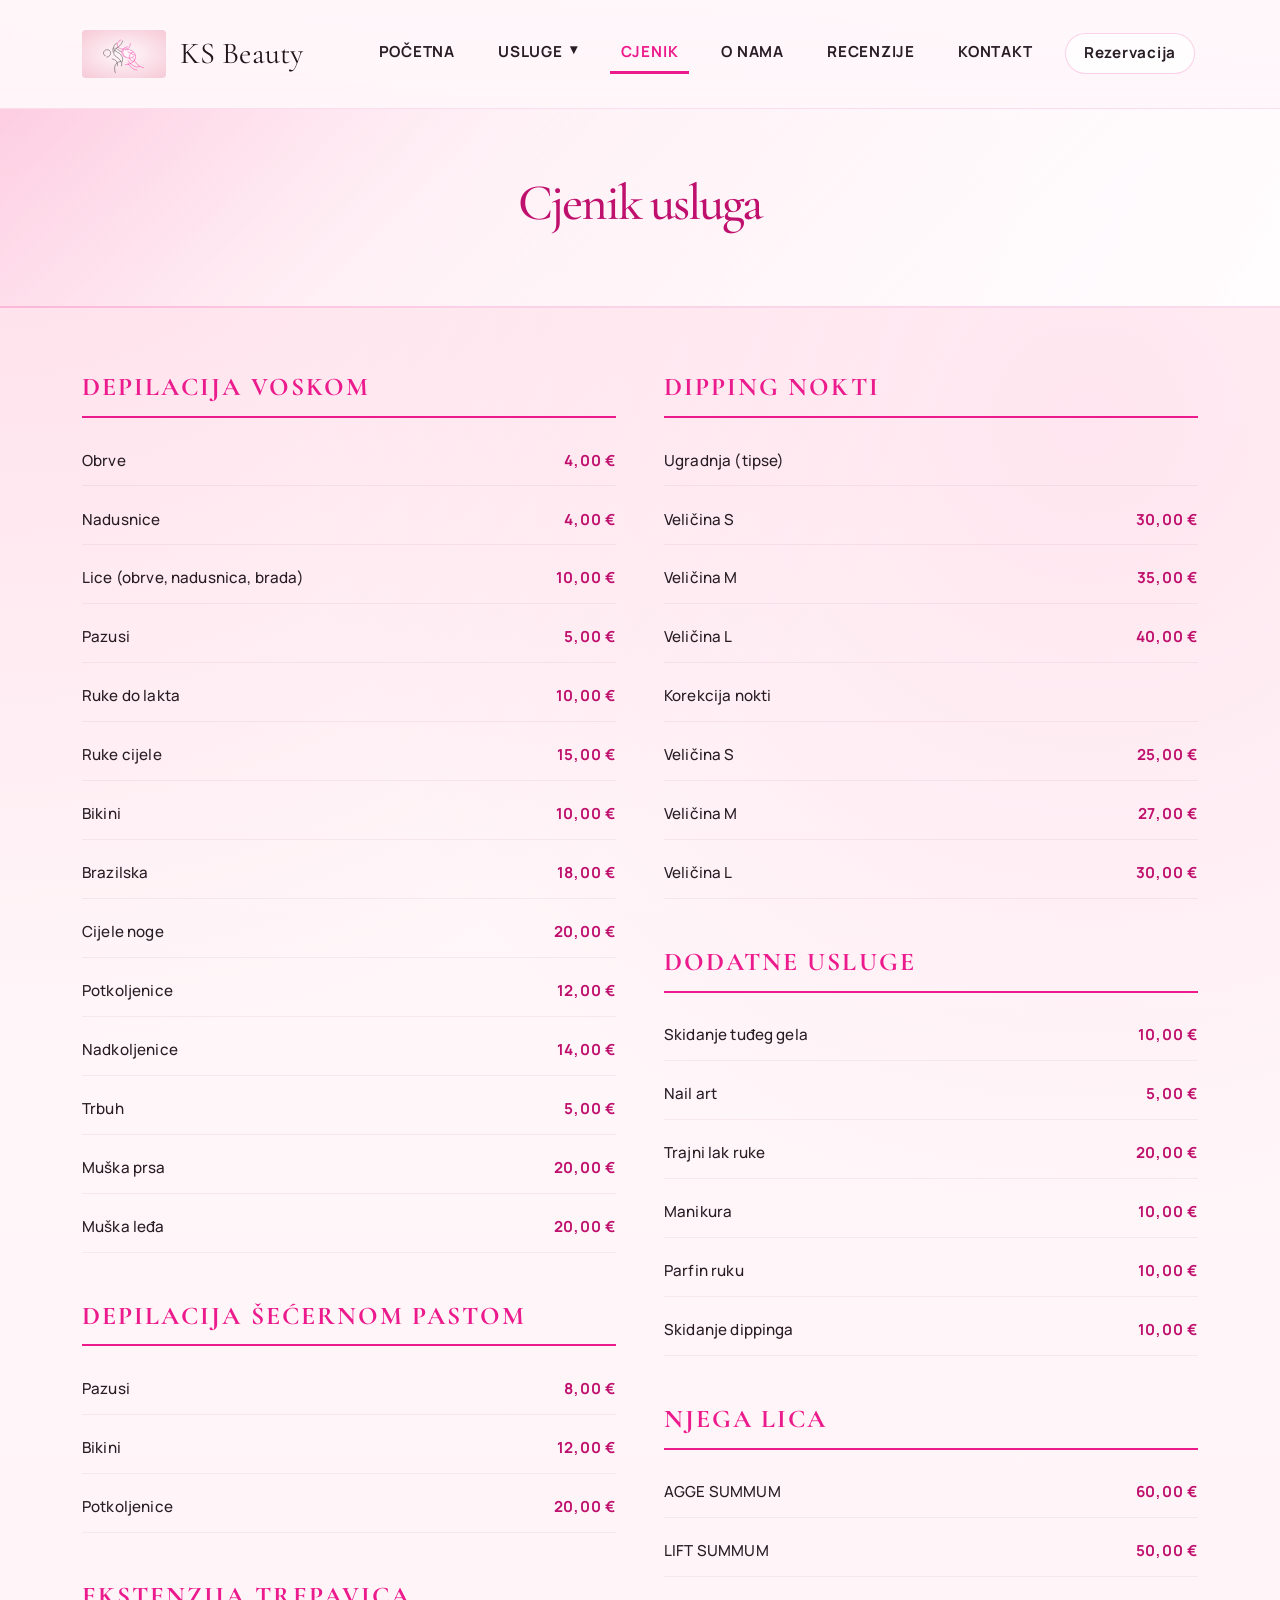
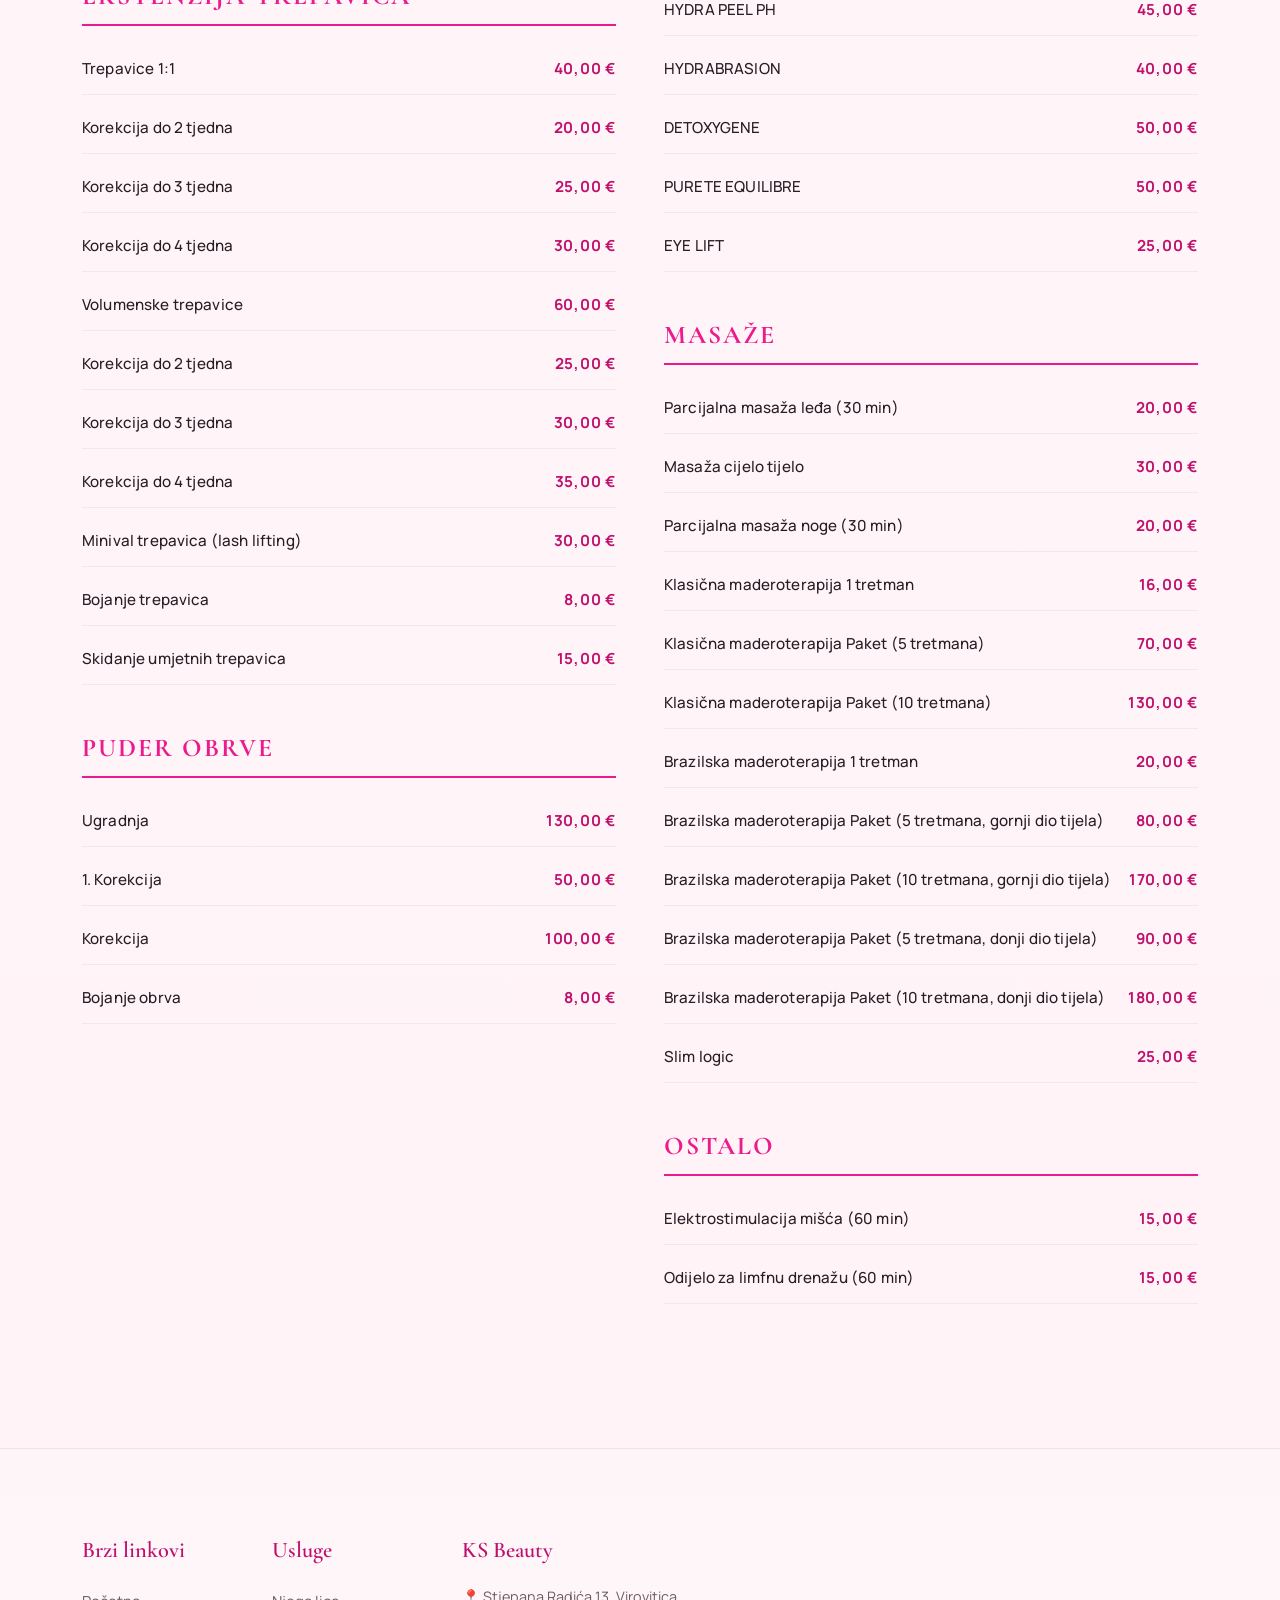
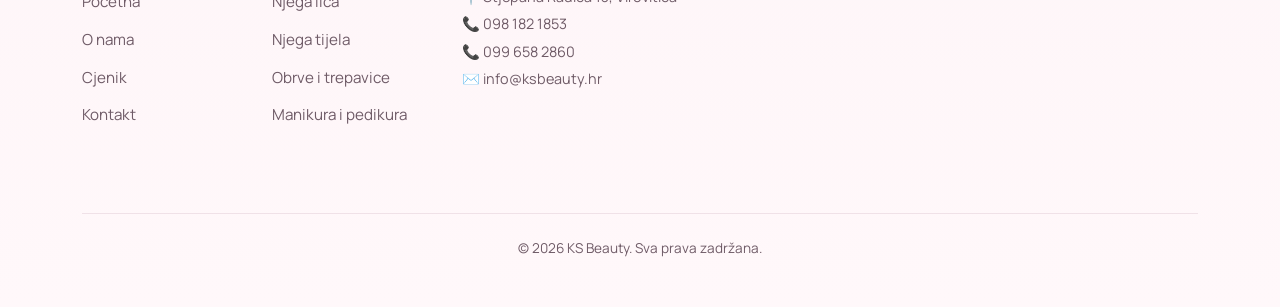
==== cjenik.html @ 100e2e47 "Add files via upload" ====
<!DOCTYPE html>
<html lang="hr">
<head>
  <meta charset="UTF-8" />
  <meta name="viewport" content="width=device-width, initial-scale=1.0" />
  <title>Cjenik | KS Beauty Salon</title>

  <link rel="preconnect" href="https://fonts.googleapis.com">
  <link rel="preconnect" href="https://fonts.gstatic.com" crossorigin>
  <link href="https://fonts.googleapis.com/css2?family=Cormorant+Garamond:wght@500;600;700&family=Manrope:wght@400;500;600;700;800&display=swap" rel="stylesheet">
  <link href="https://cdn.jsdelivr.net/npm/bootstrap@5.3.8/dist/css/bootstrap.min.css" rel="stylesheet">
  <script src="https://cdn.jsdelivr.net/npm/bootstrap@5.3.8/dist/js/bootstrap.bundle.min.js"></script>
  <link rel="stylesheet" href="https://cdn.jsdelivr.net/npm/bootstrap-icons@1.13.1/font/bootstrap-icons.min.css">
  <link rel="icon" type="image/svg+xml" href="./ks-beauty-logo.svg">
  <link rel="stylesheet" href="style.css">
</head>
<body>
  <div class="page-shell">
    <header class="site-header">
      <nav class="navbar navbar-expand-lg navbar-dark site-nav">
        <div class="container py-2">
          <a class="navbar-brand brand-lockup" href="index.html">
            <img src="./ks-beauty-logo.svg" alt="KS Beauty logo" class="brand-logo">
            <span class="brand-text">KS Beauty</span>
          </a>

          <button class="navbar-toggler" type="button" data-bs-toggle="collapse" data-bs-target="#mainNav" aria-controls="mainNav" aria-expanded="false" aria-label="Toggle navigation">
            <span class="navbar-toggler-icon"></span>
          </button>

          <div class="collapse navbar-collapse" id="mainNav">
            <ul class="navbar-nav ms-auto gap-lg-3 align-items-lg-center">
              <li class="nav-item"><a class="nav-link" href="index.html">Početna</a></li>
              <li class="nav-item dropdown">
                <a class="nav-link dropdown-toggle" href="#" role="button" data-bs-toggle="dropdown" aria-expanded="false">Usluge</a>
                <ul class="dropdown-menu">
                  <li><a class="dropdown-item" href="njega-lica.html">Njega lica</a></li>
                  <li><a class="dropdown-item" href="njega-tijela.html">Njega tijela</a></li>
                  <li><a class="dropdown-item" href="obrve-trepavice.html">Obrve i trepavice</a></li>
                  <li><a class="dropdown-item" href="manikura-pedikura.html">Manikura</a></li>
                  <li><a class="dropdown-item" href="depilacija.html">Depilacija</a></li>
                </ul>
              </li>
              <li class="nav-item"><a class="nav-link active" href="cjenik.html">Cjenik</a></li>
              <li class="nav-item"><a class="nav-link" href="o_nama.html">O nama</a></li>
              <li class="nav-item"><a class="nav-link" href="index.html#recenzije">Recenzije</a></li>
              <li class="nav-item"><a class="nav-link" href="index.html#kontakt">Kontakt</a></li>
              <li class="nav-item"><a class="nav-link nav-cta" href="index.html#rezervacije">Rezervacija</a></li>
            </ul>
          </div>
        </div>
      </nav>
    </header>

    <main>
      <section class="price-page-hero">
        <div class="container text-center">
          <h1 class="price-page-title">Cjenik usluga</h1>
        </div>
      </section>

      <section class="price-page-content">
        <div class="container">
          <div class="row g-5">
            <!-- Lijeva kolona -->
            <div class="col-lg-6">
              <!-- Depilacija voskom -->
              <div class="price-category">
                <h2 class="price-category-title">Depilacija voskom</h2>
                <div class="price-list">
                  <div class="price-item">
                    <span class="price-service">Obrve</span>
                    <span class="price-value">4,00 €</span>
                  </div>
                  <div class="price-item">
                    <span class="price-service">Nadusnice</span>
                    <span class="price-value">4,00 €</span>
                  </div>
                  <div class="price-item">
                    <span class="price-service">Lice (obrve, nadusnica, brada)</span>
                    <span class="price-value">10,00 €</span>
                  </div>
                  <div class="price-item">
                    <span class="price-service">Pazusi</span>
                    <span class="price-value">5,00 €</span>
                  </div>
                  <div class="price-item">
                    <span class="price-service">Ruke do lakta</span>
                    <span class="price-value">10,00 €</span>
                  </div>
                  <div class="price-item">
                    <span class="price-service">Ruke cijele</span>
                    <span class="price-value">15,00 €</span>
                  </div>
                  <div class="price-item">
                    <span class="price-service">Bikini</span>
                    <span class="price-value">10,00 €</span>
                  </div>
                  <div class="price-item">
                    <span class="price-service">Brazilska</span>
                    <span class="price-value">18,00 €</span>
                  </div>
                  <div class="price-item">
                    <span class="price-service">Cijele noge</span>
                    <span class="price-value">20,00 €</span>
                  </div>
                  <div class="price-item">
                    <span class="price-service">Potkoljenice</span>
                    <span class="price-value">12,00 €</span>
                  </div>
                  <div class="price-item">
                    <span class="price-service">Nadkoljenice</span>
                    <span class="price-value">14,00 €</span>
                  </div>
                  <div class="price-item">
                    <span class="price-service">Trbuh</span>
                    <span class="price-value">5,00 €</span>
                  </div>
                  <div class="price-item">
                    <span class="price-service">Muška prsa</span>
                    <span class="price-value">20,00 €</span>
                  </div>
                  <div class="price-item">
                    <span class="price-service">Muška leđa</span>
                    <span class="price-value">20,00 €</span>
                  </div>
                </div>
              </div>

              <!-- Depilacija šečernom pastom -->
              <div class="price-category mt-5">
                <h2 class="price-category-title">Depilacija šećernom pastom</h2>
                <div class="price-list">
                  <div class="price-item">
                    <span class="price-service">Pazusi</span>
                    <span class="price-value">8,00 €</span>
                  </div>
                  <div class="price-item">
                    <span class="price-service">Bikini</span>
                    <span class="price-value">12,00 €</span>
                  </div>
                  <div class="price-item">
                    <span class="price-service">Potkoljenice</span>
                    <span class="price-value">20,00 €</span>
                  </div>
                </div>
              </div>

              <!-- Ekstenzija trepavica -->
              <div class="price-category mt-5">
                <h2 class="price-category-title">Ekstenzija trepavica</h2>
                <div class="price-list">
                  <div class="price-item">
                    <span class="price-service">Trepavice 1:1</span>
                    <span class="price-value">40,00 €</span>
                  </div>
                  <div class="price-item">
                    <span class="price-service">Korekcija do 2 tjedna</span>
                    <span class="price-value">20,00 €</span>
                  </div>
                  <div class="price-item">
                    <span class="price-service">Korekcija do 3 tjedna</span>
                    <span class="price-value">25,00 €</span>
                  </div>
                  <div class="price-item">
                    <span class="price-service">Korekcija do 4 tjedna</span>
                    <span class="price-value">30,00 €</span>
                  </div>
                  <div class="price-item">
                    <span class="price-service">Volumenske trepavice</span>
                    <span class="price-value">60,00 €</span>
                  </div>
                  <div class="price-item">
                    <span class="price-service">Korekcija do 2 tjedna</span>
                    <span class="price-value">25,00 €</span>
                  </div>
                  <div class="price-item">
                    <span class="price-service">Korekcija do 3 tjedna</span>
                    <span class="price-value">30,00 €</span>
                  </div>
                  <div class="price-item">
                    <span class="price-service">Korekcija do 4 tjedna</span>
                    <span class="price-value">35,00 €</span>
                  </div>
                  <div class="price-item">
                    <span class="price-service">Minival trepavica (lash lifting)</span>
                    <span class="price-value">30,00 €</span>
                  </div>
                  <div class="price-item">
                    <span class="price-service">Bojanje trepavica</span>
                    <span class="price-value">8,00 €</span>
                  </div>
                  <div class="price-item">
                    <span class="price-service">Skidanje umjetnih trepavica</span>
                    <span class="price-value">15,00 €</span>
                  </div>
                </div>
              </div>

              <!-- Puder obrve -->
              <div class="price-category mt-5">
                <h2 class="price-category-title">Puder obrve</h2>
                <div class="price-list">
                  <div class="price-item">
                    <span class="price-service">Ugradnja</span>
                    <span class="price-value">130,00 €</span>
                  </div>
                  <div class="price-item">
                    <span class="price-service">1. Korekcija</span>
                    <span class="price-value">50,00 €</span>
                  </div>
                  <div class="price-item">
                    <span class="price-service">Korekcija</span>
                    <span class="price-value">100,00 €</span>
                  </div>
                  <div class="price-item">
                    <span class="price-service">Bojanje obrva</span>
                    <span class="price-value">8,00 €</span>
                  </div>
                </div>
              </div>
            </div>

            <!-- Desna kolona -->
            <div class="col-lg-6">
              <!-- Dipping nokti -->
              <div class="price-category">
                <h2 class="price-category-title">Dipping nokti</h2>
                <div class="price-list">
                  <div class="price-item">
                    <span class="price-service">Ugradnja (tipse)</span>
                  </div>
                  <div class="price-item">
                    <span class="price-service">Veličina S</span>
                    <span class="price-value">30,00 €</span>
                  </div>
                  <div class="price-item">
                    <span class="price-service">Veličina M</span>
                    <span class="price-value">35,00 €</span>
                  </div>
                  <div class="price-item">
                    <span class="price-service">Veličina L</span>
                    <span class="price-value">40,00 €</span>
                  </div>
                  <div class="price-item">
                    <span class="price-service">Korekcija nokti</span>
                  </div>
                  <div class="price-item">
                    <span class="price-service">Veličina S</span>
                    <span class="price-value">25,00 €</span>
                  </div>
                  <div class="price-item">
                    <span class="price-service">Veličina M</span>
                    <span class="price-value">27,00 €</span>
                  </div>
                  <div class="price-item">
                    <span class="price-service">Veličina L</span>
                    <span class="price-value">30,00 €</span>
                  </div>
                </div>
              </div>

              <!-- Dodatne usluge -->
              <div class="price-category mt-5">
                <h2 class="price-category-title">Dodatne usluge</h2>
                <div class="price-list">
                  <div class="price-item">
                    <span class="price-service">Skidanje tuđeg gela</span>
                    <span class="price-value">10,00 €</span>
                  </div>
                  <div class="price-item">
                    <span class="price-service">Nail art</span>
                    <span class="price-value">5,00 €</span>
                  </div>
                  <div class="price-item">
                    <span class="price-service">Trajni lak ruke</span>
                    <span class="price-value">20,00 €</span>
                  </div>
                  <div class="price-item">
                    <span class="price-service">Manikura</span>
                    <span class="price-value">10,00 €</span>
                  </div>
                  <div class="price-item">
                    <span class="price-service">Parfin ruku</span>
                    <span class="price-value">10,00 €</span>
                  </div>
                  <div class="price-item">
                    <span class="price-service">Skidanje dippinga</span>
                    <span class="price-value">10,00 €</span>
                  </div>
                </div>
              </div>

              <!-- Njega lica -->
              <div class="price-category mt-5" id="njega-lica">
                <h2 class="price-category-title">Njega lica</h2>
                <div class="price-list">
                  <div class="price-item">
                    <span class="price-service">AGGE SUMMUM</span>
                    <span class="price-value">60,00 €</span>
                  </div>
                  <div class="price-item">
                    <span class="price-service">LIFT SUMMUM</span>
                    <span class="price-value">50,00 €</span>
                  </div>
                  <div class="price-item">
                    <span class="price-service">HYDRA PEEL PH</span>
                    <span class="price-value">45,00 €</span>
                  </div>
                  <div class="price-item">
                    <span class="price-service">HYDRABRASION</span>
                    <span class="price-value">40,00 €</span>
                  </div>
                  <div class="price-item">
                    <span class="price-service">DETOXYGENE</span>
                    <span class="price-value">50,00 €</span>
                  </div>
                  <div class="price-item">
                    <span class="price-service">PURETE EQUILIBRE</span>
                    <span class="price-value">50,00 €</span>
                  </div>
                  <div class="price-item">
                    <span class="price-service">EYE LIFT</span>
                    <span class="price-value">25,00 €</span>
                  </div>
                </div>
              </div>

              <!-- Masaže -->
              <div class="price-category mt-5" id="masaze">
                <h2 class="price-category-title">Masaže</h2>
                <div class="price-list">
                  <div class="price-item">
                    <span class="price-service">Parcijalna masaža leđa (30 min)</span>
                    <span class="price-value">20,00 €</span>
                  </div>
                  <div class="price-item">
                    <span class="price-service">Masaža cijelo tijelo</span>
                    <span class="price-value">30,00 €</span>
                  </div>
                  <div class="price-item">
                    <span class="price-service">Parcijalna masaža noge (30 min)</span>
                    <span class="price-value">20,00 €</span>
                  </div>
                  <div class="price-item">
                    <span class="price-service">Klasična maderoterapija 1 tretman</span>
                    <span class="price-value">16,00 €</span>
                  </div>
                  <div class="price-item">
                    <span class="price-service">Klasična maderoterapija Paket (5 tretmana)</span>
                    <span class="price-value">70,00 €</span>
                  </div>
                  <div class="price-item">
                    <span class="price-service">Klasična maderoterapija Paket (10 tretmana)</span>
                    <span class="price-value">130,00 €</span>
                  </div>
                   <div class="price-item">
                    <span class="price-service">Brazilska maderoterapija 1 tretman</span>
                    <span class="price-value">20,00 €</span>
                  </div>
                  <div class="price-item">
                    <span class="price-service">Brazilska maderoterapija Paket (5 tretmana, gornji dio tijela)</span>
                    <span class="price-value">80,00 €</span>
                  </div>
                  <div class="price-item">
                    <span class="price-service">Brazilska maderoterapija Paket (10 tretmana, gornji dio tijela)</span>
                    <span class="price-value">170,00 €</span>
                  </div>
                  <div class="price-item">
                    <span class="price-service">Brazilska maderoterapija Paket (5 tretmana, donji dio tijela)</span>
                    <span class="price-value">90,00 €</span>
                  </div>
                  <div class="price-item">
                    <span class="price-service">Brazilska maderoterapija Paket (10 tretmana, donji dio tijela)</span>
                    <span class="price-value">180,00 €</span>
                  </div>
                  <div class="price-item">
                    <span class="price-service">Slim logic</span>
                    <span class="price-value">25,00 €</span>
                  </div>
                </div>
              </div>

              <!-- Ostalo -->
              <div class="price-category mt-5">
                <h2 class="price-category-title">Ostalo</h2>
                <div class="price-list">
                  <div class="price-item">
                    <span class="price-service">Elektrostimulacija mišća (60 min)</span>
                    <span class="price-value">15,00 €</span>
                  </div>
                  <div class="price-item">
                    <span class="price-service">Odijelo za limfnu drenažu (60 min)</span>
                    <span class="price-value">15,00 €</span>
                  </div>
                </div>
              </div>
            </div>
          </div>

      </section>
    </main>

      <footer class="site-footer mt-5">
        <div class="container">
          <div class="row g-4 py-5 footer-content">
            <div class="col-md-3 col-lg-2">
              <h5 class="footer-title">Brzi linkovi</h5>
              <ul class="footer-list">
                <li><a href="index.html">Početna</a></li>
                <li><a href="o_nama.html">O nama</a></li>
                <li><a href="cjenik.html">Cjenik</a></li>
                <li><a href="index.html#kontakt">Kontakt</a></li>
              </ul>
            </div>
            <div class="col-md-3 col-lg-2">
              <h5 class="footer-title">Usluge</h5>
              <ul class="footer-list">
                <li><a href="njega-lica.html">Njega lica</a></li>
                <li><a href="njega-tijela.html">Njega tijela</a></li>
                <li><a href="obrve-trepavice.html">Obrve i trepavice</a></li>
                <li><a href="manikura-pedikura.html">Manikura i pedikura</a></li>
              </ul>
            </div>
            <div class="col-md-6 col-lg-6">
              <h5 class="footer-title">KS Beauty</h5>
              <p class="footer-contact">
                📍 Stjepana Radića 13, Virovitica<br>
                📞 098 182 1853<br>
                📞 099 658 2860<br>
                ✉️ info@ksbeauty.hr
              </p>
            </div>
          </div>
          <div class="footer-bottom">
            <p>&copy; 2026 KS Beauty. Sva prava zadržana.</p>
          </div>
        </div>
      </footer>
  </div>
</body>
</html>
---- style.css ----
:root {
  --bg: #fff6f8;
  --bg-soft: #fff0f4;
  --surface: rgba(255, 255, 255, 0.74);
  --surface-strong: #ffffff;
  --text: #281d25;
  --muted: #6f5b67;
  --pink: #ec1b8d;
  --pink-dark: #bf106d;
  --pink-soft: #ffd5e8;
  --rose: #f7bdd2;
  --line: rgba(135, 70, 103, 0.12);
  --shadow: 0 24px 70px rgba(197, 80, 135, 0.14);
}

* {
  box-sizing: border-box;
}

html {
  scroll-behavior: smooth;
}

body {
  margin: 0;
  font-family: "Manrope", sans-serif;
  color: var(--text);
  background:
    radial-gradient(circle at top left, rgba(255, 193, 214, 0.55), transparent 28%),
    radial-gradient(circle at 85% 12%, rgba(255, 226, 237, 0.85), transparent 24%),
    linear-gradient(180deg, #fff9fb 0%, #fff5f8 45%, #fff2f6 100%);
}

h1,
h2,
h3,
.brand-text {
  font-family: "Cormorant Garamond", serif;
}

a {
  color: inherit;
}

.page-shell {
  overflow: visible;
}

.site-header {
  position: sticky;
  top: 0;
  z-index: 1030;
  backdrop-filter: blur(20px);
  background: linear-gradient(180deg, rgba(255, 247, 250, 0.96), rgba(255, 247, 250, 0.92));
  border-bottom: 1px solid rgba(236, 27, 141, 0.12);
  padding: 0.55rem 0;
}

/* Compact header for About page to match other pages' visual scale */
.page-about .site-header {
  padding: 0.25rem 0;
}

/* Further compact navigation only for About page */
.page-about .site-nav .navbar-nav .nav-link {
  font-size: 0.84rem;
  padding: 0.28rem 0.5rem 0.42rem;
  letter-spacing: 0.03em;
}

.page-about .site-nav .navbar-nav .nav-link::after {
  height: 2px;
}

.page-about .brand-logo {
  width: 64px;
  height: 38px;
}

.page-about .brand-text {
  font-size: 1.5rem;
}

.page-about .nav-cta {
  padding: 0.32rem 0.9rem !important;
  font-size: 0.9rem;
}

.page-about .site-nav .container {
  padding-top: 0.08rem;
  padding-bottom: 0.08rem;
}

.site-nav .navbar-nav .nav-link {
  color: #281d25;
  font-weight: 700;
  font-size: 0.95rem;
  letter-spacing: 0.05em;
  text-transform: uppercase;
  padding: 0.45rem 0.65rem 0.6rem;
  position: relative;
  transition: color 0.28s ease;
  margin: 0 0.2rem;
}

.site-nav .navbar-nav .nav-link::after {
  content: '';
  position: absolute;
  bottom: 0;
  left: 0;
  right: 0;
  height: 3px;
  background: var(--pink);
  transform: scaleX(0);
  transform-origin: left;
  transition: transform 0.4s cubic-bezier(0.34, 1.56, 0.64, 1);
}

.site-nav .navbar-nav .nav-link:hover::after,
.site-nav .navbar-nav .nav-link.active::after {
  transform: scaleX(1);
}

.site-nav .navbar-nav .nav-link:hover,
.site-nav .navbar-nav .nav-link.active {
  color: var(--pink);
}

.site-nav .navbar-nav .dropdown-toggle::after {
  content: "▾";
  position: static !important;
  margin-left: 0.45rem;
  border: 0;
  transform: none !important;
  display: inline-block;
  padding: 0;
  background: none;
  height: auto;
  width: auto;
  font-size: 0.92em;
  line-height: 1;
}

.site-nav .navbar-toggler {
  border-color: rgba(194, 24, 114, 0.35);
}

.site-nav .navbar-toggler-icon {
  background-image: url("data:image/svg+xml,%3csvg xmlns='http://www.w3.org/2000/svg' viewBox='0 0 30 30'%3e%3cpath stroke='rgb(194, 24, 114)' stroke-linecap='round' stroke-miterlimit='10' stroke-width='2.4' d='M4 7h22M4 15h22M4 23h22'/%3e%3c/svg%3e");
}

.site-nav .navbar-toggler:focus {
  box-shadow: 0 0 0 0.2rem rgba(194, 24, 114, 0.18);
}

.navbar-nav .dropdown-menu {
  background: linear-gradient(180deg, rgba(255, 247, 250, 0.98), rgba(255, 245, 248, 0.96));
  border: 1px solid rgba(236, 27, 141, 0.15);
  border-radius: 12px;
  box-shadow: 0 12px 32px rgba(197, 80, 135, 0.12);
  padding: 0.6rem 0;
  animation: dropdownSlide 0.28s cubic-bezier(0.34, 1.56, 0.64, 1);
}

@keyframes dropdownSlide {
  from {
    opacity: 0;
    transform: translateY(-8px);
  }
  to {
    opacity: 1;
    transform: translateY(0);
  }
}

.navbar-nav .dropdown-menu .dropdown-item {
  color: #281d25;
  font-weight: 600;
  padding: 0.75rem 1.5rem;
  font-size: 0.9rem;
  letter-spacing: 0.02em;
  transition: all 0.25s ease;
}

.navbar-nav .dropdown-menu .dropdown-item:hover {
  background: rgba(236, 27, 141, 0.08);
  color: var(--pink);
  padding-left: 1.8rem;
}

.navbar-nav .dropdown-menu .dropdown-item.active {
  background: rgba(236, 27, 141, 0.12);
  color: var(--pink);
}

.brand-lockup {
  display: inline-flex;
  align-items: center;
  gap: 0.85rem;
  text-decoration: none;
}

.brand-logo,
.hero-logo,
.about-logo {
  display: block;
  object-fit: contain;
}

.brand-logo {
  width: 84px;
  height: 48px;
}

.brand-text {
  font-size: 1.9rem;
  letter-spacing: 0.2px;
  color: #22151c;
}

.nav-cta {
  border: 1px solid rgba(236, 27, 141, 0.2);
  border-radius: 999px;
  background: rgba(255, 255, 255, 0.82);
  text-transform: none !important;
  text-transform: capitalize;
  padding: 0.5rem 1.1rem !important;
  transition: all 0.28s ease;
}

.nav-cta::after {
  display: none !important;
}

.nav-cta:hover {
  background: linear-gradient(135deg, var(--pink), #ff5faa);
  color: #fff !important;
  border-color: var(--pink);
  transform: translateY(-2px);
  box-shadow: 0 8px 20px rgba(236, 27, 141, 0.25);
}

.hero-section {
  position: relative;
  padding: 7rem 0 5rem;
  background: 
    radial-gradient(ellipse at 80% -10%, rgba(255, 200, 220, 0.4), transparent 40%),
    radial-gradient(ellipse at 10% 110%, rgba(236, 27, 141, 0.12), transparent 45%),
    radial-gradient(ellipse at 50% 50%, rgba(255, 240, 245, 0.8), transparent 50%),
    linear-gradient(135deg, #fef5f8 0%, #fffbfd 25%, #fff8fa 50%, #fff5f9 75%, #fff2f7 100%);
  background-attachment: fixed;
  overflow: hidden;
}

.hero-section::before {
  content: '';
  position: absolute;
  inset: 0;
  background-image: 
    radial-gradient(circle at 15% 25%, rgba(255, 221, 236, 0.15) 0%, transparent 25%),
    radial-gradient(circle at 85% 70%, rgba(236, 27, 141, 0.08) 0%, transparent 30%),
    radial-gradient(circle at 25% 85%, rgba(255, 189, 214, 0.1) 0%, transparent 28%);
  pointer-events: none;
  opacity: 0.6;
}

.hero-orb {
  position: absolute;
  border-radius: 50%;
  filter: blur(12px);
  pointer-events: none;
}

.hero-orb-one {
  width: 380px;
  height: 380px;
  top: -60px;
  left: -140px;
  background: radial-gradient(circle, rgba(255, 189, 214, 0.45), transparent 65%);
}

.hero-orb-two {
  width: 420px;
  height: 420px;
  right: -150px;
  bottom: -80px;
  background: radial-gradient(circle, rgba(236, 27, 141, 0.25), transparent 68%);
}

.hero-badge,
.section-label,
.about-pill {
  display: inline-flex;
  align-items: center;
  gap: 0.35rem;
  border-radius: 999px;
  padding: 0.5rem 0.9rem;
  background: rgba(236, 27, 141, 0.08);
  color: var(--pink-dark);
  font-weight: 800;
  letter-spacing: 0.04em;
  text-transform: uppercase;
  font-size: 0.77rem;
}

/* Nova Hero Sekcija - Elegantna s Background Slikom */
.hero-section-new {
  position: relative;
  min-height: 600px;
  display: flex;
  align-items: center;
  justify-content: center;
  overflow: hidden;
  background:
    radial-gradient(circle at 6% 8%, rgba(255, 206, 226, 0.44), transparent 22%),
    radial-gradient(circle at 96% 4%, rgba(255, 198, 220, 0.32), transparent 16%),
    linear-gradient(180deg, #fff7fb 0%, #fff1f7 100%);
  padding: 60px 22px;
}

.hero-layout {
  width: 100%;
  max-width: 1440px;
  display: grid;
  grid-template-columns: 1fr 1fr;
  gap: 3rem;
  align-items: center;
  margin: 0 auto;
  animation: fadeInUp 0.8s cubic-bezier(0.34, 1.56, 0.64, 1) forwards;
}

@keyframes fadeInUp {
  from {
    opacity: 0;
    transform: translateY(30px);
  }
  to {
    opacity: 1;
    transform: translateY(0);
  }
}

.hero-copy {
  text-align: left;
}

.hero-welcome-title {
  font-size: clamp(2.8rem, 4.8vw, 4.2rem);
  font-family: "Cormorant Garamond", serif;
  font-weight: 700;
  letter-spacing: -0.03em;
  margin: 0 0 1.2rem;
  line-height: 1.1;
  color: #2d2430;
}

.hero-heart {
  display: inline-block;
  margin: 0 0.6rem;
  font-size: 0.95em;
}

.hero-welcome-subtitle {
  font-size: clamp(1.1rem, 1.8vw, 1.35rem);
  font-weight: 500;
  letter-spacing: 0.02em;
  margin: 0 0 1rem;
  color: #e16087;
  font-style: italic;
}

.hero-description {
  font-size: clamp(0.95rem, 1.3vw, 1.1rem);
  line-height: 1.75;
  color: #6f5b66;
  margin: 0 0 2.2rem;
  max-width: 540px;
}

.hero-visual {
  position: relative;
  display: flex;
  justify-content: center;
  align-items: center;
  animation: slideInRight 0.8s cubic-bezier(0.34, 1.56, 0.64, 1) forwards;
}

@keyframes slideInRight {
  from {
    opacity: 0;
    transform: translateX(40px);
  }
  to {
    opacity: 1;
    transform: translateX(0);
  }
}

.hero-image {
  width: 100%;
  height: auto;
  border-radius: 24px;
  box-shadow: 0 28px 80px rgba(214, 113, 158, 0.16);
  object-fit: cover;
  display: block;
}

@media (max-width: 991.98px) {
  .hero-section-new {
    padding: 50px 18px;
    min-height: auto;
  }

  .hero-layout {
    grid-template-columns: 1fr;
    gap: 2.5rem;
  }

  .hero-copy {
    text-align: center;
    order: 2;
  }

  .hero-visual {
    order: 1;
  }

  .hero-welcome-title {
    font-size: clamp(2.2rem, 7vw, 3.2rem);
  }

  .hero-welcome-subtitle {
    font-size: clamp(0.95rem, 5vw, 1.15rem);
  }

  .hero-description {
    font-size: clamp(0.88rem, 2.5vw, 1rem);
    margin-left: auto;
    margin-right: auto;
  }
}

@media (max-width: 575.98px) {
  .hero-section-new {
    padding: 40px 14px;
  }

  .hero-layout {
    gap: 2rem;
  }

  .hero-welcome-title {
    font-size: clamp(1.8rem, 8vw, 2.6rem);
    margin-bottom: 0.8rem;
  }

  .hero-welcome-subtitle {
    font-size: clamp(0.85rem, 3vw, 1rem);
    margin-bottom: 0.8rem;
  }

  .hero-description {
    font-size: 0.9rem;
    margin-bottom: 1.8rem;
  }
}

.btn-gold {
  display: inline-block;
  padding: 0.95rem 2rem;
  border-radius: 999px;
  background: linear-gradient(135deg, var(--pink-dark) 0%, var(--pink) 100%);
  color: #ffffff;
  font-weight: 800;
  text-decoration: none;
  letter-spacing: 0.08em;
  text-transform: uppercase;
  font-size: 0.85rem;
  transition: all 0.35s cubic-bezier(0.34, 1.56, 0.64, 1);
  box-shadow: 0 10px 30px rgba(236, 27, 141, 0.28);
  border: none;
  cursor: pointer;
}

.btn-gold:hover {
  transform: translateY(-4px);
  box-shadow: 0 15px 45px rgba(236, 27, 141, 0.38);
  background: linear-gradient(135deg, #ff74b3 0%, var(--pink) 100%);
  color: #fff;
}

.hero-title {
  margin: 1rem 0 1rem;
  font-size: clamp(3rem, 6vw, 5.4rem);
  line-height: 0.95;
  letter-spacing: -0.05em;
  background: linear-gradient(135deg, #22151c 0%, var(--pink-dark) 100%);
  -webkit-background-clip: text;
  -webkit-text-fill-color: transparent;
  background-clip: text;
}

.hero-text {
  font-size: 1.08rem;
  line-height: 1.8;
  color: var(--muted);
  max-width: 44rem;
}

.hero-actions {
  display: flex;
  flex-wrap: wrap;
  gap: 0.9rem;
  margin: 2rem 0 2.1rem;
}

.btn-pink,
.btn-ghost {
  border-radius: 999px;
  padding: 0.95rem 1.45rem;
  font-weight: 800;
}

.btn-pink {
  border: 0;
  color: #fff;
  background: linear-gradient(135deg, var(--pink) 0%, #ff5faa 100%);
  box-shadow: 0 18px 30px rgba(236, 27, 141, 0.25);
}

.btn-pink:hover {
  color: #fff;
  filter: brightness(1.03);
}

.btn-ghost {
  border: 1px solid rgba(236, 27, 141, 0.2);
  background: rgba(255, 255, 255, 0.66);
  color: #4a2f3b;
}

.btn-ghost:hover {
  border-color: rgba(236, 27, 141, 0.3);
  color: var(--pink-dark);
}

.hero-metrics {
  display: grid;
  grid-template-columns: repeat(3, minmax(0, 1fr));
  gap: 1rem;
}

.metric-card,
.panel-card,
.service-card,
.review-card,
.info-card,
.contact-card,
.booking-form,
.about-card,
.price-table-wrap,
.info-banner {
  background: var(--surface);
  border: 1px solid var(--line);
  box-shadow: var(--shadow);
  backdrop-filter: blur(22px);
}

.metric-card {
  border-radius: 22px;
  padding: 1.15rem;
}

.metric-card strong {
  display: block;
  font-size: 1.65rem;
  line-height: 1;
  margin-bottom: 0.25rem;
  color: var(--pink-dark);
}

.metric-card span {
  color: var(--muted);
  font-size: 0.95rem;
}

.hero-panel {
  border-radius: 32px;
  padding: 1.4rem;
  background:
    linear-gradient(180deg, rgba(255, 255, 255, 0.82), rgba(255, 245, 249, 0.7)),
    radial-gradient(circle at top right, rgba(255, 199, 223, 0.5), transparent 30%);
  border: 1px solid rgba(236, 27, 141, 0.13);
  box-shadow: 0 28px 80px rgba(194, 83, 131, 0.16);
}

.hero-panel-top {
  display: flex;
  gap: 1rem;
  align-items: center;
  margin-bottom: 1rem;
}

.hero-logo {
  width: 132px;
  height: 132px;
  border-radius: 28px;
  background: rgba(255, 255, 255, 0.88);
  padding: 0.45rem;
}

.panel-kicker {
  margin: 0 0 0.25rem;
  text-transform: uppercase;
  letter-spacing: 0.1em;
  font-size: 0.77rem;
  color: var(--pink-dark);
  font-weight: 800;
}

.hero-panel-top h2 {
  margin: 0;
  font-size: 2.4rem;
}

.panel-grid {
  display: grid;
  grid-template-columns: repeat(2, minmax(0, 1fr));
  gap: 1rem;
}

.panel-card {
  border-radius: 24px;
  padding: 1.2rem;
}

.panel-card i,
.service-icon i,
.contact-item i {
  color: var(--pink);
}

.panel-card h3,
.service-card h3,
.info-card h3,
.contact-card h2,
.about-card h2,
.review-card strong {
  margin-bottom: 0.5rem;
}

.panel-card p,
.service-card p,
.info-card p,
.contact-card p,
.about-card p,
.review-card p {
  color: var(--muted);
}

.panel-card.accent {
  background: linear-gradient(180deg, rgba(255, 221, 236, 0.86), rgba(255, 248, 251, 0.74));
}

.panel-card.wide {
  grid-column: 1 / -1;
}

.panel-list-item {
  display: flex;
  gap: 0.7rem;
  align-items: flex-start;
  padding: 0.55rem 0;
  color: #4f3743;
}

.panel-list-item span {
  width: 0.7rem;
  height: 0.7rem;
  border-radius: 50%;
  margin-top: 0.4rem;
  background: linear-gradient(135deg, var(--pink), #ff7db5);
  box-shadow: 0 0 0 6px rgba(236, 27, 141, 0.08);
}

.content-section {
  padding: 5.5rem 0;
}

.section-soft {
  background: linear-gradient(180deg, rgba(255, 241, 247, 0.7), rgba(255, 248, 251, 0.35));
}

.services-showcase {
  padding: 3.2rem 0 2.2rem;
  background: linear-gradient(180deg, #fff2f7 0%, #ffeef5 52%, #fff4f8 100%);
}

.services-intro {
  max-width: 820px;
  margin-bottom: 2rem;
}

.services-script {
  margin: 0;
  font-family: "Parisienne", cursive;
  font-size: clamp(2rem, 4vw, 3.2rem);
  color: var(--pink-dark);
  line-height: 1;
}

.services-main-title {
  margin: 0.6rem 0 0.9rem;
  font-family: "Manrope", sans-serif;
  font-size: clamp(2.2rem, 5vw, 4rem);
  font-weight: 400;
  letter-spacing: 0.08em;
  color: #3a2431;
}

.services-divider {
  display: flex;
  justify-content: center;
  margin-bottom: 1.8rem;
}

.services-divider span {
  width: min(100%, 240px);
  height: 2px;
  background: var(--pink);
  position: relative;
}

.services-divider span::after {
  content: "✦";
  position: absolute;
  left: 50%;
  top: 50%;
  transform: translate(-50%, -52%);
  color: var(--pink);
  background: #fff1f6;
  padding: 0 0.6rem;
  font-size: 1rem;
}

.services-description {
  margin: 0 auto;
  max-width: 780px;
  font-size: clamp(1rem, 1.4vw, 1.45rem);
  line-height: 1.7;
  color: #6e5563;
}

.services-cards {
  margin-top: 1rem;
}

.service-feature-card {
  position: relative;
  height: 420px;
  border: 5px solid rgba(255, 255, 255, 0.85);
  overflow: hidden;
  box-shadow: 0 20px 48px rgba(174, 73, 128, 0.14);
}

.service-feature-image {
  position: absolute;
  inset: 0;
  background-size: cover;
  background-position: center;
}

.service-feature-content {
  position: absolute;
  left: 50%;
  bottom: 0;
  width: calc(100% - 2rem);
  transform: translateX(-50%);
  background: #fff7fa;
  text-align: center;
  padding: 1.2rem 1rem 0;
}

.service-feature-script {
  margin: 0;
  font-family: "Parisienne", cursive;
  color: var(--pink-dark);
  font-size: clamp(1.6rem, 2vw, 2.1rem);
  line-height: 1;
}

.service-feature-content h3 {
  margin: 0.4rem 0 0.9rem;
  font-family: "Manrope", sans-serif;
  font-size: clamp(1.15rem, 1.4vw, 1.6rem);
  font-weight: 400;
  letter-spacing: 0.04em;
  color: #3a2431;
  min-height: 3.2rem;
}

.service-feature-btn {
  display: block;
  margin: 0 -0.6rem;
  padding: 0.8rem 0.9rem;
  background: linear-gradient(135deg, var(--pink-dark), var(--pink));
  color: #fff;
  text-decoration: none;
  font-weight: 700;
  text-transform: uppercase;
  letter-spacing: 0.08em;
  font-size: 0.82rem;
}

.service-feature-btn:hover {
  color: #fff;
  filter: brightness(1.06);
}

.services-nav-arrows {
  margin-top: 0.85rem;
  display: flex;
  justify-content: center;
  gap: 0.6rem;
}

.services-nav-arrows button {
  width: 44px;
  height: 44px;
  display: grid;
  place-items: center;
  background: var(--pink);
  border: 0;
  color: #fff;
  font-size: 1.2rem;
  transition: background 0.2s ease, opacity 0.2s ease;
}

.services-nav-arrows button:hover {
  background: var(--pink-dark);
}

.services-nav-arrows button:disabled {
  opacity: 0.45;
  cursor: not-allowed;
}

.contact-location-section {
  background: linear-gradient(180deg, #fff4f8 0%, #fff0f6 100%);
  padding: 2.6rem 0;
}

.contact-location-heading {
  margin-bottom: 2rem;
}

.contact-location-heading h2 {
  margin: 0.35rem 0 0;
  font-family: "Manrope", sans-serif;
  font-size: clamp(2.2rem, 4.2vw, 3.7rem);
  font-weight: 400;
  letter-spacing: 0.08em;
  color: #2f2230;
}

.contact-location-info {
  max-width: 1080px;
  margin: 0 auto 2.1rem;
}

.contact-location-card {
  height: 100%;
  padding: 1.2rem 1rem;
  text-align: center;
}

.contact-location-card h3 {
  margin-bottom: 1rem;
  font-family: "Manrope", sans-serif;
  font-size: 1.55rem;
  letter-spacing: 0.06em;
  color: #3a2431;
}

.contact-location-card p {
  margin: 0.4rem 0;
  color: #5f4b57;
  font-size: 1.05rem;
}

.working-hours-list {
  margin-top: 0.35rem;
  border-top: 1px solid rgba(95, 75, 87, 0.16);
}

.working-hours-row {
  display: flex;
  justify-content: space-between;
  align-items: center;
  gap: 1rem;
  padding: 0.95rem 0;
  border-bottom: 1px solid rgba(95, 75, 87, 0.16);
  text-align: left;
}

.working-hours-row span,
.working-hours-row strong {
  font-size: 1.05rem;
  color: #3a2431;
  font-weight: 500;
}

.working-hours-row strong {
  white-space: nowrap;
}

.contact-info-list {
  margin-top: 0.35rem;
  border-top: 1px solid rgba(95, 75, 87, 0.16);
}

.contact-info-row {
  display: flex;
  justify-content: space-between;
  align-items: center;
  gap: 1rem;
  padding: 0.95rem 0;
  border-bottom: 1px solid rgba(95, 75, 87, 0.16);
  text-align: left;
}

.contact-info-row span,
.contact-info-row strong {
  font-size: 1.05rem;
  color: #3a2431;
  font-weight: 500;
}

.contact-info-row strong {
  white-space: normal;
  text-align: right;
}

.contact-info-row a {
  color: var(--pink-dark);
  text-decoration: none;
}

.contact-info-row a:hover {
  color: var(--pink);
}

.contact-location-card a {
  color: var(--pink-dark);
  text-decoration: none;
}

.contact-location-card a:hover {
  color: var(--pink);
}

.contact-location-map-wrap {
  border-radius: 18px;
  overflow: hidden;
  border: 1px solid rgba(236, 27, 141, 0.14);
  box-shadow: 0 14px 36px rgba(191, 71, 126, 0.16);
}

.contact-location-map {
  width: 100%;
  min-height: 420px;
  border: 0;
}

.social-section {
  position: relative;
  min-height: 210px;
  padding: 2rem 0;
  display: flex;
  align-items: center;
  justify-content: center;
  background-image: url('./Snimka zaslona 2026-04-03 191245.png');
  background-size: cover;
  background-position: center;
  overflow: hidden;
}

.social-overlay {
  position: absolute;
  inset: 0;
  background: linear-gradient(180deg, rgba(47, 26, 39, 0.42), rgba(47, 26, 39, 0.38));
}

.social-content {
  position: relative;
  z-index: 1;
  color: #fff;
  max-width: 900px;
}

.social-content h2 {
  margin: 0 0 0.4rem;
  font-family: "Manrope", sans-serif;
  font-size: clamp(1.5rem, 2.5vw, 2.1rem);
  font-weight: 700;
  letter-spacing: 0.015em;
}

.social-content p {
  margin: 0 auto;
  max-width: 620px;
  font-size: clamp(0.88rem, 1.1vw, 1.05rem);
  color: rgba(255, 255, 255, 0.9);
}

.social-links {
  margin-top: 0.9rem;
  display: flex;
  justify-content: center;
  gap: 0.55rem;
}

.social-links a {
  width: 44px;
  height: 44px;
  border-radius: 50%;
  display: grid;
  place-items: center;
  text-decoration: none;
  color: #fff;
  background: rgba(42, 28, 39, 0.76);
  border: 1px solid rgba(255, 255, 255, 0.2);
  font-size: 1.15rem;
  transition: transform 0.22s ease, background 0.22s ease;
}

.social-links a:hover {
  transform: translateY(-3px);
  background: rgba(236, 27, 141, 0.88);
}

.reservation-section {
  padding-top: 3.2rem;
  padding-bottom: 3.2rem;
}

.reservation-form {
  background: var(--surface);
  border: 1px solid var(--line);
  box-shadow: var(--shadow);
}

.section-heading {
  max-width: 52rem;
  margin-bottom: 2rem;
}

.section-heading h2,
.about-card h2,
.contact-card h2 {
  font-size: clamp(2.2rem, 4vw, 3.4rem);
  letter-spacing: -0.04em;
  margin: 1rem 0 0.75rem;
}

.section-heading p {
  color: var(--muted);
  margin-bottom: 0;
  line-height: 1.8;
}

#recenzije.content-section {
  padding-top: 2rem;
}

.service-card {
  height: 100%;
  border-radius: 28px;
  padding: 1.5rem;
  transition: transform 0.28s ease, box-shadow 0.28s ease;
}

.service-card:hover,
.review-card:hover,
.info-card:hover {
  transform: translateY(-6px);
  box-shadow: 0 30px 68px rgba(191, 71, 126, 0.18);
}

.service-card-highlight {
  background: linear-gradient(180deg, rgba(255, 214, 232, 0.9), rgba(255, 250, 252, 0.82));
}

.service-icon {
  width: 54px;
  height: 54px;
  border-radius: 18px;
  display: grid;
  place-items: center;
  margin-bottom: 1rem;
  background: rgba(236, 27, 141, 0.08);
  font-size: 1.3rem;
}

.service-card ul {
  list-style: none;
  padding: 0;
  margin: 1rem 0 0;
}

.service-card li {
  padding: 0.36rem 0;
  border-top: 1px solid rgba(97, 60, 76, 0.08);
  color: #4a3841;
}

.price-table-wrap {
  border-radius: 30px;
  padding: 0.5rem;
}

.price-table {
  margin: 0;
}

.price-table thead th {
  border: 0;
  padding: 1rem 1rem 1.1rem;
  color: var(--pink-dark);
  text-transform: uppercase;
  letter-spacing: 0.08em;
  font-size: 0.79rem;
}

.price-table tbody td {
  border-color: rgba(135, 70, 103, 0.12);
  padding: 1rem;
}

.about-card {
  border-radius: 34px;
  padding: 1.5rem;
}

.about-logo {
  width: min(100%, 300px);
  margin-bottom: 1rem;
}

.about-page-hero {
  padding: 4.5rem 0 5rem;
  background: linear-gradient(180deg, #fff8fb 0%, #fff3f7 100%);
}

.about-page-grid {
  min-height: 70vh;
}

.about-page-image-wrap {
  border-radius: 34px;
  overflow: hidden;
  box-shadow: 0 22px 60px rgba(191, 71, 126, 0.16);
  border: 6px solid rgba(255, 255, 255, 0.92);
}

.about-page-image {
  display: block;
  width: 100%;
  height: min(760px, 78vw);
  object-fit: cover;
}

.about-page-content {
  max-width: 620px;
  margin-left: auto;
}

.about-page-script {
  margin: 0 0 0.6rem;
  font-family: "Parisienne", cursive;
  font-size: clamp(2rem, 3.8vw, 3rem);
  color: var(--pink-dark);
  line-height: 1;
}

.about-page-content h1 {
  margin: 0 0 1.25rem;
  font-family: "Cormorant Garamond", serif;
  font-size: clamp(3rem, 6vw, 5rem);
  font-weight: 600;
  letter-spacing: 0.14em;
  line-height: 0.95;
  text-transform: uppercase;
  color: #2f2230;
  position: relative;
  display: inline-block;
}

.about-page-content h1::after {
  content: "";
  display: block;
  width: 72%;
  height: 3px;
  margin-top: 0.55rem;
  background: linear-gradient(90deg, transparent, var(--pink), transparent);
  border-radius: 999px;
}

.about-page-content p {
  color: var(--muted);
  font-size: 1.05rem;
  line-height: 1.95;
  margin-bottom: 1rem;
}

.about-page-highlight {
  margin-top: 1.25rem;
  padding: 1.15rem 1.25rem;
  border-left: 4px solid var(--pink);
  border-radius: 18px;
  background: rgba(255, 219, 233, 0.45);
}

.about-page-highlight strong {
  color: #3a2431;
  font-weight: 700;
}

.about-gallery-section {
  padding: 0.8rem 0 3.6rem;
  background: #ffffff;
}

.about-gallery-heading {
  max-width: 720px;
  margin: 0 0 2.4rem;
  text-align: left;
}

.about-gallery-heading h2 {
  margin: 0 0 0.65rem;
  font-family: "Manrope", sans-serif;
  font-size: clamp(2rem, 4vw, 3.2rem);
  font-weight: 800;
  letter-spacing: 0.04em;
  color: #2f2230;
}

.about-gallery-heading .services-script {
  margin: 0 0 0.65rem;
  font-family: "Parisienne", cursive;
  font-size: clamp(2.2rem, 4.8vw, 4rem);
  font-weight: 400;
  letter-spacing: 0;
  color: #c61a79;
  line-height: 1.05;
}

.about-gallery-heading p {
  margin: 0;
  color: var(--muted);
  font-size: 1.02rem;
  line-height: 1.8;
}

.about-gallery-grid {
  display: grid;
  grid-template-columns: repeat(2, minmax(0, 1fr));
  gap: 1.15rem;
  align-items: start;
}

.about-gallery-item {
  border-radius: 12px;
  overflow: hidden;
  box-shadow: 0 14px 34px rgba(191, 71, 126, 0.08);
  border: 1px solid rgba(236, 27, 141, 0.12);
  background: #fffafb;
}

.about-gallery-item-wide {
  min-height: 0;
}

.about-gallery-item-tall {
  min-height: 0;
}

.about-gallery-image {
  display: block;
  width: 100%;
  height: auto;
  max-height: 380px;
  object-fit: contain;
}

.about-gallery-item-tall .about-gallery-image {
  height: auto;
}

.about-gallery-footer {
  margin-top: 2.1rem;
}

.about-gallery-btn {
  min-width: 210px;
}

.info-card {
  height: 100%;
  border-radius: 26px;
  padding: 1.4rem;
}

.info-banner {
  border-radius: 28px;
  padding: 1.35rem;
  display: grid;
  grid-template-columns: repeat(3, minmax(0, 1fr));
  gap: 1rem;
}

.info-banner span,
.contact-note,
.form-hint {
  color: var(--muted);
}

.info-banner strong {
  display: block;
  margin-top: 0.35rem;
  font-size: 1rem;
  color: var(--text);
}

.review-card {
  height: 100%;
  border-radius: 28px;
  padding: 1.5rem;
}

.review-card-featured {
  background: linear-gradient(180deg, rgba(255, 219, 233, 0.92), rgba(255, 250, 252, 0.82));
}

.review-stars {
  color: #ffb100;
  letter-spacing: 0.1rem;
  margin-bottom: 1rem;
}

.review-card strong {
  display: block;
  color: #36242f;
}

.gift-section {
  position: relative;
  padding: 4.5rem 0;
  background:
    radial-gradient(circle at 8% 16%, rgba(255, 210, 229, 0.48), transparent 32%),
    radial-gradient(circle at 100% 0%, rgba(255, 211, 228, 0.34), transparent 20%),
    linear-gradient(180deg, #fff8fb 0%, #fff3f7 100%);
  overflow: hidden;
}

.gift-overlay {
  display: none;
}

.gift-layout {
  position: relative;
  z-index: 1;
  display: grid;
  grid-template-columns: minmax(0, 0.92fr) minmax(0, 1.08fr);
  gap: clamp(1.25rem, 3vw, 3rem);
  align-items: center;
  padding: clamp(1rem, 2vw, 1.5rem);
}

.gift-copy {
  padding: clamp(1.2rem, 2.8vw, 2.5rem) clamp(0.8rem, 2.2vw, 1.5rem);
  display: flex;
  flex-direction: column;
  gap: 0.85rem;
  max-width: 650px;
}

.gift-visual {
  position: relative;
  min-height: 100%;
  border-radius: 36px;
  padding: 1.15rem;
  background:
    linear-gradient(180deg, rgba(255, 255, 255, 0.93), rgba(255, 247, 250, 0.96));
  border: 1px solid rgba(236, 27, 141, 0.08);
  box-shadow: 0 28px 64px rgba(186, 123, 151, 0.18);
  display: grid;
  place-items: center;
}

.gift-visual::before,
.gift-visual::after {
  content: "";
  position: absolute;
  inset: 1rem;
  border-radius: 24px;
  pointer-events: none;
}

.gift-visual::before {
  border: 1px solid rgba(236, 27, 141, 0.08);
}

.gift-visual::after {
  inset: 1.25rem;
  border: 10px solid rgba(236, 27, 141, 0.03);
}

.gift-voucher-image {
  width: 100%;
  height: auto;
  display: block;
  max-width: 100%;
  border-radius: 22px;
  box-shadow: 0 18px 40px rgba(70, 40, 56, 0.16);
  transform: rotate(-1.25deg);
}

.gift-kicker {
  display: inline-flex;
  align-items: center;
  gap: 0.9rem;
  margin-bottom: 0.45rem;
  font-size: 0.9rem;
  font-weight: 800;
  letter-spacing: 0.18em;
  color: #d26f8f;
  text-transform: uppercase;
}

.gift-kicker-icon {
  width: 3.75rem;
  height: 3.75rem;
  border-radius: 50%;
  display: inline-grid;
  place-items: center;
  border: 1px solid rgba(210, 111, 143, 0.14);
  background: rgba(255, 255, 255, 0.52);
  color: #e07e9b;
  font-size: 1.35rem;
  box-shadow: 0 12px 26px rgba(221, 143, 168, 0.13);
}

.gift-script {
  margin: 0;
  font-family: "Cormorant Garamond", serif;
  font-size: clamp(1.45rem, 2.2vw, 2rem);
  font-style: italic;
  font-weight: 500;
  line-height: 1;
  text-shadow: 0 2px 10px rgba(0, 0, 0, 0.24);
}

.gift-title {
  margin: 0;
  font-family: "Cormorant Garamond", serif;
  font-size: clamp(3rem, 6vw, 5.4rem);
  line-height: 0.95;
  font-weight: 500;
  letter-spacing: -0.05em;
  color: #2d1a25;
}

.gift-hero-script {
  margin: -0.1rem 0 0;
  font-family: "Cormorant Garamond", serif;
  font-size: clamp(2rem, 4vw, 3.2rem);
  font-style: italic;
  color: #e47a94;
  line-height: 0.95;
}

.gift-divider {
  display: flex;
  align-items: center;
  gap: 0.7rem;
  margin: 0.35rem 0 0.2rem;
  color: #e47a94;
}

.gift-divider span {
  flex: 1;
  height: 1px;
  background: rgba(228, 122, 148, 0.45);
}

.gift-divider i {
  font-size: 0.95rem;
}

.gift-text {
  margin: 0 auto;
  max-width: 520px;
  font-size: clamp(1rem, 1.35vw, 1.2rem);
  line-height: 1.75;
  color: #64545d;
}

.gift-meta {
  display: flex;
  flex-wrap: wrap;
  justify-content: center;
  gap: 0.9rem;
  margin-top: 0.35rem;
}

.gift-meta span {
  display: inline-flex;
  align-items: center;
  padding: 0.9rem 1.35rem;
  border-radius: 14px;
  border: 1px solid rgba(236, 27, 141, 0.12);
  background: rgba(255, 255, 255, 0.62);
  color: #6a4c59;
  font-size: 0.92rem;
  font-weight: 700;
  letter-spacing: 0.02em;
  box-shadow: 0 10px 24px rgba(191, 71, 126, 0.08);
}

.gift-btn {
  margin-top: 0.75rem;
  align-self: center;
}

.gift-btn:hover {
  color: #fff;
}

@media (max-width: 991.98px) {
  .gift-layout {
    grid-template-columns: 1fr;
  }

  .gift-visual {
    order: -1;
  }

  .gift-copy {
    max-width: none;
  }
}

@media (max-width: 575.98px) {
  .gift-section {
    padding: 2rem 0;
  }

  .gift-layout {
    padding: 0.35rem;
    gap: 1rem;
  }

  .gift-copy,
  .gift-visual {
    border-radius: 22px;
  }

  .gift-voucher-image {
    transform: none;
  }

  .gift-kicker {
    gap: 0.65rem;
  }

  .gift-kicker-icon {
    width: 3rem;
    height: 3rem;
    font-size: 1rem;
  }

  .gift-meta span {
    width: 100%;
    justify-content: center;
  }
}

.contact-card,
.booking-form {
  border-radius: 32px;
  padding: 1.6rem;
}

.contact-item {
  display: flex;
  align-items: center;
  gap: 0.85rem;
  padding: 0.9rem 0;
  border-top: 1px solid rgba(135, 70, 103, 0.12);
  color: #47313d;
}

.contact-note {
  margin-top: 1rem;
  padding: 1rem 1.1rem;
  border-radius: 20px;
  background: rgba(255, 219, 233, 0.5);
}

.booking-form .form-label {
  font-weight: 800;
  color: #4a3541;
}

.booking-form .form-control,
.booking-form .form-select {
  border-radius: 18px;
  border-color: rgba(135, 70, 103, 0.16);
  padding: 0.9rem 1rem;
  background-color: rgba(255, 255, 255, 0.85);
}

.booking-form .form-control:focus,
.booking-form .form-select:focus {
  border-color: rgba(236, 27, 141, 0.48);
  box-shadow: 0 0 0 0.18rem rgba(236, 27, 141, 0.12);
}

.site-footer {
  padding: 1.2rem 0 1.8rem;
  border-top: 1px solid rgba(135, 70, 103, 0.12);
}

.site-footer strong {
  display: block;
  font-family: "Cormorant Garamond", serif;
  font-size: 1.8rem;
}

.footer-links {
  display: flex;
  flex-wrap: wrap;
  gap: 1rem;
}

.footer-links a {
  text-decoration: none;
  color: var(--muted);
  font-weight: 700;
}

.footer-links a:hover {
  color: var(--pink-dark);
}

@media (max-width: 991.98px) {
  .hero-section {
    padding-top: 4.2rem;
  }

  .hero-metrics,
  .info-banner,
  .panel-grid {
    grid-template-columns: 1fr;
  }

  .hero-panel {
    padding: 1.15rem;
  }
}

@media (max-width: 767.98px) {
  .brand-text {
    font-size: 1.6rem;
  }

  .hero-title {
    font-size: clamp(2.6rem, 14vw, 4rem);
  }

  .hero-panel-top {
    flex-direction: column;
    align-items: flex-start;
  }

  .hero-logo {
    width: 96px;
    height: 96px;
  }

  .content-section {
    padding: 4.2rem 0;
  }

  .services-showcase {
    padding: 3rem 0 2.8rem;
  }

  .service-feature-card {
    height: 380px;
  }

  .service-feature-content {
    width: calc(100% - 2rem);
    padding-top: 1.1rem;
  }

  .service-feature-content h3 {
    min-height: auto;
  }

  .contact-location-map {
    min-height: 340px;
  }

  .social-section {
    min-height: 190px;
    padding: 1.5rem 0;
  }

  .social-links a {
    width: 42px;
    height: 42px;
    font-size: 1.1rem;
  }

  .reservation-section {
    padding-top: 2.5rem;
    padding-bottom: 2.5rem;
  }

  .gift-section {
    min-height: 200px;
    padding: 0.85rem 0;
  }

  .about-page-hero {
    padding: 3.5rem 0 4rem;
  }

  .about-page-grid {
    min-height: auto;
  }

  .about-page-image {
    height: 78vw;
    max-height: 520px;
  }

  .about-page-content {
    max-width: none;
    margin-left: 0;
  }

  .about-gallery-grid {
    grid-template-columns: 1fr;
    gap: 1.2rem;
  }

  .about-gallery-item-wide,
  .about-gallery-item-tall {
    min-height: 0;
  }

  .about-gallery-image {
    max-height: 280px;
  }

  .gift-title {
    letter-spacing: 0.03em;
  }

  .gift-btn {
    margin-top: 0.55rem;
  }
}

/* Price Page Styles */
.price-page-hero {
  padding: 4rem 0;
  background: linear-gradient(135deg, rgba(236, 27, 141, 0.08) 0%, rgba(255, 248, 251, 0.6) 35%, rgba(255, 255, 255, 0.9) 100%);
  border-bottom: 2px solid rgba(236, 27, 141, 0.15);
}

.price-page-title {
  font-family: "Cormorant Garamond", serif;
  font-size: clamp(2.2rem, 4vw, 3.4rem);
  letter-spacing: -0.04em;
  color: var(--pink-dark);
  margin-bottom: 0.5rem;
}

.price-page-subtitle {
  font-size: 1.1rem;
  color: var(--muted);
  letter-spacing: 0.02em;
}

.price-page-content {
  padding: 4rem 0;
  min-height: 80vh;
}

.price-category {
  margin-bottom: 2rem;
}

.price-category-title {
  font-family: "Cormorant Garamond", serif;
  font-size: 1.6rem;
  color: var(--pink);
  text-transform: uppercase;
  letter-spacing: 0.08em;
  padding-bottom: 0.8rem;
  border-bottom: 2.5px solid var(--pink);
  margin-bottom: 1.2rem;
  font-weight: 700;
}

.price-list {
  display: flex;
  flex-direction: column;
  gap: 0.6rem;
}

.price-item {
  display: flex;
  justify-content: space-between;
  align-items: center;
  padding: 0.8rem 0;
  border-bottom: 1px solid rgba(135, 70, 103, 0.08);
  transition: all 0.25s ease;
}

.price-item:hover {
  background: rgba(236, 27, 141, 0.04);
  padding-left: 0.5rem;
}

.price-service {
  color: var(--text);
  font-weight: 500;
  font-size: 0.95rem;
  letter-spacing: 0.01em;
}

.price-value {
  color: var(--pink-dark);
  font-weight: 700;
  font-size: 0.95rem;
  letter-spacing: 0.05em;
}

.price-info {
  background: linear-gradient(135deg, rgba(255, 221, 236, 0.4), rgba(255, 240, 245, 0.4));
  border: 1px solid rgba(236, 27, 141, 0.15);
  border-radius: 20px;
  padding: 2rem;
  text-align: center;
  color: var(--muted);
  font-size: 0.95rem;
  line-height: 1.8;
}

/* Service Detail Page Styles */
.service-detail-section {
  padding: 4rem 0 5rem;
  background: linear-gradient(180deg, #fff8fb 0%, #fff3f7 100%);
}

.service-detail-image-wrap {
  border-radius: 34px;
  overflow: hidden;
  box-shadow: 0 22px 60px rgba(191, 71, 126, 0.16);
  position: relative;
  background: linear-gradient(135deg, rgba(236, 27, 141, 0.08), rgba(225, 96, 135, 0.05));
  transition: all 0.4s cubic-bezier(0.25, 0.46, 0.45, 0.94);
}

.service-detail-image-wrap:hover {
  box-shadow: 0 28px 80px rgba(191, 71, 126, 0.24), 0 0 40px rgba(236, 27, 141, 0.12);
  transform: translateY(-4px);
}

.service-detail-image {
  display: block;
  width: 100%;
  height: min(760px, 78vw);
  object-fit: cover;
  transition: transform 0.4s cubic-bezier(0.25, 0.46, 0.45, 0.94);
}

.service-detail-image-wrap:hover .service-detail-image {
  transform: scale(1.02);
}

.service-detail-content {
  max-width: 620px;
  margin-left: auto;
}

.service-detail-content h2 {
  font-family: "Cormorant Garamond", serif;
  font-size: clamp(1.6rem, 3.2vw, 2.6rem);
  font-weight: 600;
  letter-spacing: 0.02em;
  line-height: 1.05;
  text-transform: none;
  color: #2f2230;
  position: relative;
  display: block;
  margin-bottom: 0.9rem;
  max-width: 100%;
  word-wrap: break-word;
  overflow-wrap: anywhere;
}

.service-detail-content h2::after {
  font-family: "Cormorant Garamond", serif;
  font-size: clamp(2rem, 3.6vw, 3.2rem);
  font-weight: 600;
  letter-spacing: 0.06em;
  line-height: 1.02;
  text-transform: uppercase;
  color: #2f2230;
  position: relative;
  display: inline-block;
  margin-bottom: 0.9rem;
  font-size: 1.2rem;
  color: var(--muted);
  line-height: 1.95;
  content: "";
  display: block;
  width: 60%;
  height: 2px;
  margin-top: 0.35rem;
  background: linear-gradient(90deg, transparent, var(--pink), transparent);
  color: var(--pink-dark);
  margin-top: 1.8rem;
  margin-bottom: 1rem;
}

.service-benefits {
  list-style: none;
  padding: 0;
  margin-bottom: 2rem;
}

.service-benefits li {
  padding: 0.85rem 0;
  padding-left: 1.8rem;
  position: relative;
  color: var(--muted);
  line-height: 1.8;
  font-size: 1rem;
}

.service-benefits li::before {
  content: "▪";
  position: absolute;
  left: 0;
  color: var(--pink);
  font-size: 1.2rem;
}

.service-benefits li strong {
  color: var(--text);
  display: block;
  margin-bottom: 0.2rem;
}

.service-benefits-highlight {
  margin: 2rem 0;
  padding: 1.5rem 1.8rem;
  border-left: 4px solid var(--pink);
  border-radius: 18px;
  background: rgba(255, 219, 233, 0.45);
}

.service-benefits-highlight strong {
  color: #3a2431;
  font-weight: 700;
  display: block;
  margin-bottom: 0.6rem;
}

.service-benefits-highlight p {
  margin: 0;
  color: var(--muted);
  line-height: 1.8;
  font-size: 1rem;
}

/* Service Process Section */
.service-process-section {
  padding: 4rem 0 3.5rem;
  background: linear-gradient(180deg, rgba(255, 245, 248, 0.7), rgba(255, 248, 251, 0.35));
}

.service-process-section h2 {
  font-family: "Cormorant Garamond", serif;
  font-size: clamp(2.2rem, 4vw, 3.4rem);
  letter-spacing: -0.04em;
  color: var(--pink-dark);
}

.process-card {
  background: var(--surface);
  border: 1px solid var(--line);
  box-shadow: var(--shadow);
  border-radius: 28px;
  padding: 2rem 1.8rem;
  text-align: center;
  transition: transform 0.28s ease, box-shadow 0.28s ease;
}

.process-card:hover {
  transform: translateY(-8px);
  box-shadow: 0 30px 68px rgba(191, 71, 126, 0.18);
}

.process-number {
  display: inline-flex;
  align-items: center;
  justify-content: center;
  width: 60px;
  height: 60px;
  border-radius: 50%;
  background: linear-gradient(135deg, var(--pink), #ff5faa);
  color: #fff;
  font-family: "Cormorant Garamond", serif;
  font-size: 2rem;
  font-weight: 700;
  margin-bottom: 1rem;
}

.process-card h4 {
  font-family: "Cormorant Garamond", serif;
  font-size: 1.45rem;
  color: #3a2431;
  font-weight: 600;
  margin-bottom: 0.75rem;
}

.process-card p {
  color: var(--muted);
  font-size: 0.95rem;
  line-height: 1.8;
  margin: 0;
}

/* Footer Styles */
.site-footer {
  padding: 2.5rem 0 2rem;
  background: linear-gradient(180deg, #fef5f8 0%, #fff8fa 100%);
  border-top: 1px solid rgba(135, 70, 103, 0.12);
}

.footer-content {
  margin-bottom: 2rem;
}

.footer-title {
  font-family: "Cormorant Garamond", serif;
  font-size: 1.4rem;
  color: var(--pink-dark);
  margin-bottom: 1.2rem;
  font-weight: 600;
}

.footer-list {
  list-style: none;
  padding: 0;
  margin: 0;
}

.footer-list li {
  padding: 0.4rem 0;
}

.footer-list a {
  color: var(--muted);
  text-decoration: none;
  font-size: 0.95rem;
  transition: color 0.25s ease;
}

.footer-list a:hover {
  color: var(--pink);
}

.footer-desc {
  color: var(--muted);
  font-size: 0.95rem;
  line-height: 1.8;
  margin-bottom: 1rem;
}

.footer-contact {
  color: var(--muted);
  font-size: 0.9rem;
  line-height: 1.9;
  margin: 0;
}

.footer-bottom {
  text-align: center;
  padding-top: 1.5rem;
  border-top: 1px solid rgba(135, 70, 103, 0.12);
  color: var(--muted);
  font-size: 0.85rem;
}

.social-section {
  position: relative;
  padding: 54px 22px;
  text-align: center;
  overflow: hidden;
  background:
    radial-gradient(circle at 6% 10%, rgba(255, 206, 226, 0.56), transparent 24%),
    radial-gradient(circle at 96% 6%, rgba(255, 198, 220, 0.42), transparent 18%),
    linear-gradient(180deg, #fff7fb 0%, #fff1f7 100%);
}

.social-section::before,
.social-section::after {
  content: "";
  position: absolute;
  border-radius: 50%;
  pointer-events: none;
}

.social-section::before {
  width: 420px;
  height: 420px;
  top: -180px;
  left: -180px;
  background: radial-gradient(circle, rgba(255, 185, 212, 0.42), transparent 68%);
  filter: blur(6px);
}

.social-section::after {
  width: 520px;
  height: 520px;
  right: -240px;
  bottom: -250px;
  background: radial-gradient(circle, rgba(255, 203, 223, 0.34), transparent 70%);
  filter: blur(8px);
}

.social-card {
  position: relative;
  z-index: 1;
  max-width: 1440px;
  margin: 0 auto;
  min-height: auto;
  padding: clamp(1.8rem, 3.5vw, 3rem) clamp(1.2rem, 3vw, 3.5rem);
  border-radius: 40px;
  border: 1px solid rgba(239, 164, 194, 0.42);
  background:
    radial-gradient(circle at 7% 85%, rgba(255, 191, 213, 0.16), transparent 14%),
    radial-gradient(circle at 92% 14%, rgba(255, 191, 213, 0.14), transparent 16%),
    linear-gradient(180deg, rgba(255, 255, 255, 0.92), rgba(255, 247, 250, 0.88));
  box-shadow: 0 28px 80px rgba(214, 113, 158, 0.14);
}

.social-card::before {
  content: "";
  position: absolute;
  inset: 0;
  border-radius: 40px;
  border: 1px solid rgba(255, 255, 255, 0.8);
  pointer-events: none;
}

.social-badge {
  display: inline-flex;
  align-items: center;
  gap: 1rem;
  margin-bottom: 0.85rem;
}

.social-badge-icon {
  width: 72px;
  height: 72px;
  border-radius: 50%;
  display: inline-grid;
  place-items: center;
  border: 1px solid rgba(236, 27, 141, 0.16);
  background: rgba(255, 255, 255, 0.66);
  color: #e15d86;
  font-size: 1.55rem;
  box-shadow: 0 14px 30px rgba(214, 113, 158, 0.12);
}

.social-label {
  color: #e16087;
  font-weight: 800;
  text-transform: uppercase;
  letter-spacing: 0.34em;
  font-size: 0.9rem;
}

.social-card h2 {
  margin: 0;
  font-family: "Cormorant Garamond", serif;
  font-size: clamp(2.4rem, 4.2vw, 3.8rem);
  line-height: 1;
  font-weight: 500;
  letter-spacing: -0.04em;
  color: #2d2430;
}

.social-divider {
  display: flex;
  align-items: center;
  justify-content: center;
  gap: 0.9rem;
  margin: 0.75rem 0 0.8rem;
  color: #ef749a;
}

.social-divider span {
  width: clamp(76px, 8vw, 124px);
  height: 2px;
  background: rgba(239, 116, 154, 0.46);
}

.social-divider i {
  font-size: 0.95rem;
}

.social-card p {
  max-width: 920px;
  margin: 0 auto;
  color: #6f5b66;
  font-size: clamp(0.95rem, 1.2vw, 1.15rem);
  line-height: 1.65;
}

.social-icons {
  display: flex;
  justify-content: center;
  gap: 1.6rem;
  margin-top: 1.65rem;
}

.social-icons a {
  width: 72px;
  height: 72px;
  border-radius: 50%;
  background: linear-gradient(135deg, #ff2f8a 0%, #e44186 100%);
  color: white;
  display: flex;
  align-items: center;
  justify-content: center;
  font-size: 1.8rem;
  text-decoration: none;
  box-shadow: 0 18px 38px rgba(214, 51, 132, 0.24);
  transition: transform 0.28s ease, box-shadow 0.28s ease, filter 0.28s ease;
}

.social-icons a:hover {
  transform: translateY(-6px) scale(1.03);
  filter: brightness(1.03);
  box-shadow: 0 22px 44px rgba(214, 51, 132, 0.3);
}

.hero{
    min-height:100vh;

    display:flex;
    align-items:center;

    background:
      linear-gradient(
        to right,
        rgba(250,245,247,0.97) 0%,
        rgba(250,245,247,0.92) 35%,
        rgba(250,245,247,0.65) 55%,
        rgba(250,245,247,0.15) 75%,
        rgba(250,245,247,0) 100%
      ),

      url("hero-ks-beauty.png");

    background-size:cover;
    background-position:center;
    background-repeat:no-repeat;

    margin:0;
    border-radius:0;
}
.hero-content {
  max-width: 620px;
  margin-left: 90px;
  z-index: 2;
}

.hero-content h1 {
  font-family: "Playfair Display", serif;
  font-size: 68px;
  line-height: 1.05;
  color: #2b1b25;
  margin-bottom: 25px;
}

.hero-line {
  width: 160px;
  height: 3px;
  background: #f3a7c7;
  margin-bottom: 28px;
}

.hero-subtitle {
  font-size: 30px;
  font-style: italic;
  color: #d98aaa;
  margin-bottom: 25px;
}

.hero-text {
  font-size: 18px;
  line-height: 1.7;
  color: #6f5b66;
  margin-bottom: 40px;
}

.hero-btn {
  display: inline-block;
  background: #d9167c;
  color: white;
  padding: 18px 38px;
  border-radius: 40px;
  text-decoration: none;
  font-weight: 800;
  letter-spacing: 0.5px;
  box-shadow: 0 15px 35px rgba(217, 22, 124, 0.3);
}
.hero-content{
   position:relative;
   z-index:2;
}
.hero::before{
    content:"";
    position:absolute;
    inset:0;

    background:
      linear-gradient(
        to right,
        rgba(255,240,245,0.25),
        rgba(255,240,245,0)
      );

    z-index:1;
}

.hero-btn:hover {
  background: #bd116b;
}

.heart{
   color:#f5a3c7;
   font-size:70px;
   font-weight:300;
   vertical-align:middle;
   margin-left:10px;
}

.about-section {
  padding: 100px 8%;
  background: linear-gradient(135deg, #fff7fb, #fdeaf3);
}

.about-wrapper {
  display: grid;
  grid-template-columns: 0.9fr 1.1fr;
  gap: 70px;
  align-items: center;
}

.about-image {
  position: relative;
}

.about-image::before {
  content: "";
  position: absolute;
  width: 90%;
  height: 90%;
  background: #f8cfe0;
  border-radius: 40px;
  left: -25px;
  bottom: -25px;
  z-index: 0;
}

.about-image img {
  position: relative;
  z-index: 1;
  width: 100%;
  border-radius: 40px;
  box-shadow: 0 25px 60px rgba(214, 51, 132, 0.18);
}

.about-content {
  background: rgba(255,255,255,0.75);
  border: 1px solid #f5c2d7;
  border-radius: 34px;
  padding: 55px;
  box-shadow: 0 20px 50px rgba(214, 51, 132, 0.10);
}

.about-content h2 {
  font-family: "Playfair Display", serif;
  font-size: 64px;
  letter-spacing: 12px;
  color: #2b1b25;
  margin-bottom: 20px;
}

.about-line {
  width: 240px;
  height: 3px;
  background: linear-gradient(90deg, #f8b7d1, #d9167c, #f8b7d1);
  margin-bottom: 30px;
}

.about-content p {
  font-size: 18px;
  line-height: 1.9;
  color: #6f5b66;
}

.about-stats {
  display: flex;
  gap: 18px;
  margin-top: 35px;
}

.stat-box {
  flex: 1;
  background: #fff4fa;
  border: 1px solid #f5c2d7;
  border-radius: 22px;
  padding: 20px;
  text-align: center;
}

.stat-box strong {
  display: block;
  color: #d9167c;
  font-size: 26px;
}

.stat-box span {
  color: #6f5b66;
  font-size: 14px;
}

.about-image img{
   width:100%;
   border-radius:40px;
}

.face-section{
    padding:120px 8%;
    background:#fdf4f8;
}

.face-container{
    display:flex;
    align-items:center;
    gap:80px;
}

/* SLIKA */

.face-image{
    flex:0 0 42%;
    position:relative;
}

.face-image::before{
    content:"";
    position:absolute;
    width:100%;
    height:100%;
    background:#f8dbe7;
    border-radius:35px;
    left:-20px;
    bottom:-20px;
    z-index:0;
}

.face-image img{
    width:100%;
    border-radius:35px;
    position:relative;
    z-index:2;
    box-shadow:0 25px 60px rgba(0,0,0,0.08);
}

/* DESNI DIO */

.face-content{
    flex:1;
    max-width:700px;
}

.face-title{
    font-size:80px;
    line-height:1;
    color:#2c1b25;
    margin-bottom:25px;
    font-family:"Cormorant Garamond", serif;
    position:relative;
}

.face-title::after{
    content:"";
    width:180px;
    height:3px;
    background:#ef5aa1;
    position:absolute;
    left:0;
    bottom:-15px;
}

.face-text{
    font-size:22px;
    line-height:1.8;
    color:#5d4a55;
    margin-bottom:50px;
}

/* GRID */

.face-grid{
    display:grid;
    grid-template-columns:1fr 1fr;
    gap:25px;
    margin-bottom:50px;
}

.face-item{
    background:white;
    padding:28px;
    border-radius:24px;
    box-shadow:0 10px 30px rgba(0,0,0,0.04);
    transition:0.3s;
}

.face-item:hover{
    transform:translateY(-6px);
}

.face-item h3{
    font-size:20px;
    margin-bottom:12px;
    color:#ec1b8d;
    font-weight: 700;
}

.face-item p{
    color:#6f6169;
    line-height:1.7;
}

/* REZULTATI */

.results-box{
    background:white;
    padding:35px;
    border-radius:28px;
    border-left:6px solid #ef2b8f;
    box-shadow:0 15px 40px rgba(0,0,0,0.05);
}

.results-box h4{
    font-size:28px;
    margin-bottom:15px;
    color:#ef2b8f;
}

.results-box p{
    color:#6a5b65;
    line-height:1.8;
}

.service-icon{
    width:60px;
    height:60px;
    border-radius:18px;
    background:#ffe3ef;

    display:flex;
    align-items:center;
    justify-content:center;

    margin-bottom:20px;
}

.service-icon i{
    font-size:24px;
    color:#ef2b8f;
}

@media (max-width: 991.98px) {
  .social-section {
    padding: 48px 18px;
  }

  .social-card {
    min-height: 0;
    padding: 1.6rem 1.1rem 1.8rem;
    border-radius: 32px;
  }

  .social-card h2 {
    font-size: clamp(2rem, 6vw, 3.2rem);
  }

  .social-icons a {
    width: 64px;
    height: 64px;
    font-size: 1.55rem;
  }
}

@media (max-width: 575.98px) {
  .social-section {
    padding: 32px 14px;
  }

  .social-card {
    padding: 1.4rem 0.9rem 1.5rem;
    border-radius: 24px;
  }

  .social-badge {
    gap: 0.75rem;
  }

  .social-badge-icon {
    width: 48px;
    height: 48px;
    font-size: 1rem;
  }

  .social-label {
    letter-spacing: 0.22em;
    font-size: 0.7rem;
  }

  .social-divider {
    gap: 0.6rem;
  }

  .social-divider span {
    width: 44px;
  }

  .social-icons {
    gap: 1rem;
    margin-top: 1.4rem;
  }

  .social-icons a {
    width: 64px;
    height: 64px;
    font-size: 1.35rem;
  }
}

/* Responsive Design for Service Detail Pages */
@media (max-width: 767.98px) {
  .service-detail-section {
    padding: 2.5rem 0 3rem;
  }

  .service-detail-image {
    height: 50vh;
  }

  .service-detail-content {
    max-width: none;
    margin-left: 0;
    margin-top: 1.5rem;
  }

  .service-detail-content h2 {
    font-size: clamp(2rem, 8vw, 3rem);
  }

  .service-process-section {
    padding: 3rem 0;
  }

  .process-card {
    padding: 1.5rem 1.2rem;
  }

  .footer-title {
    font-size: 1.1rem;
  }
}
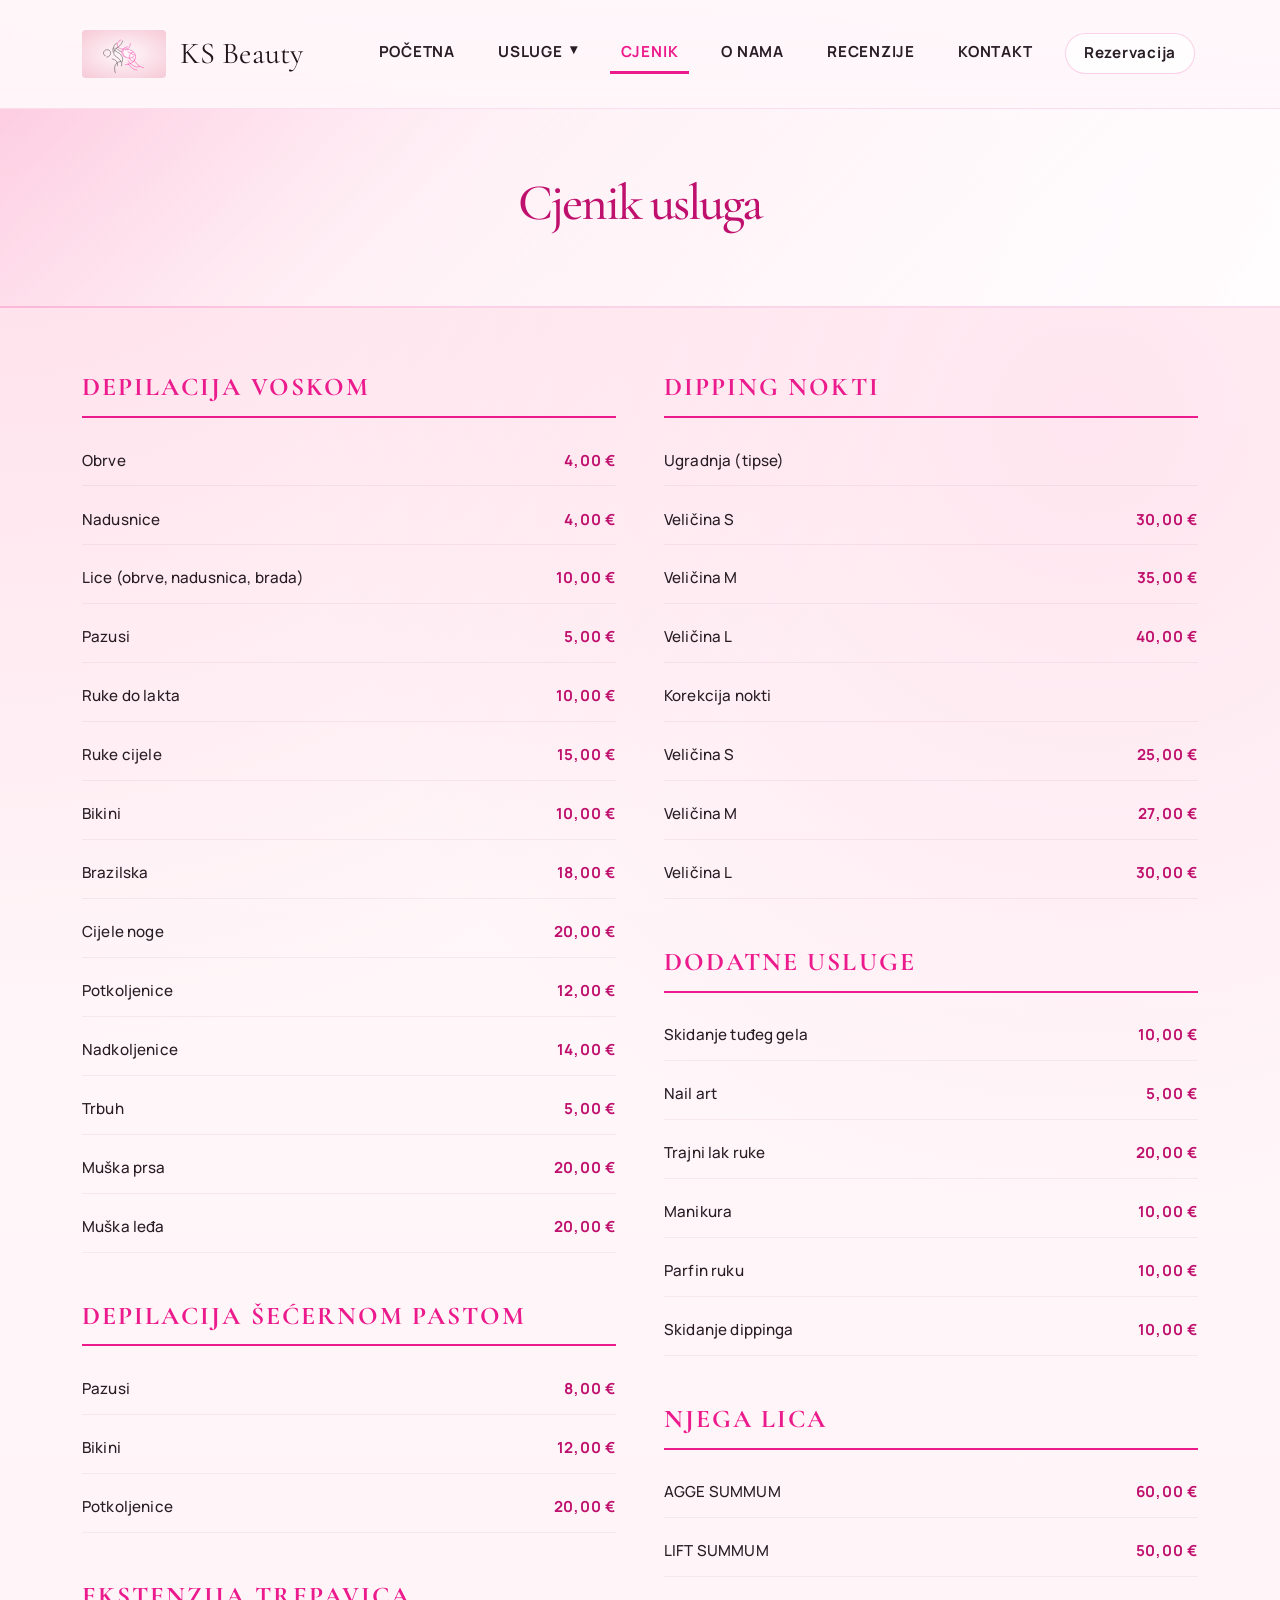
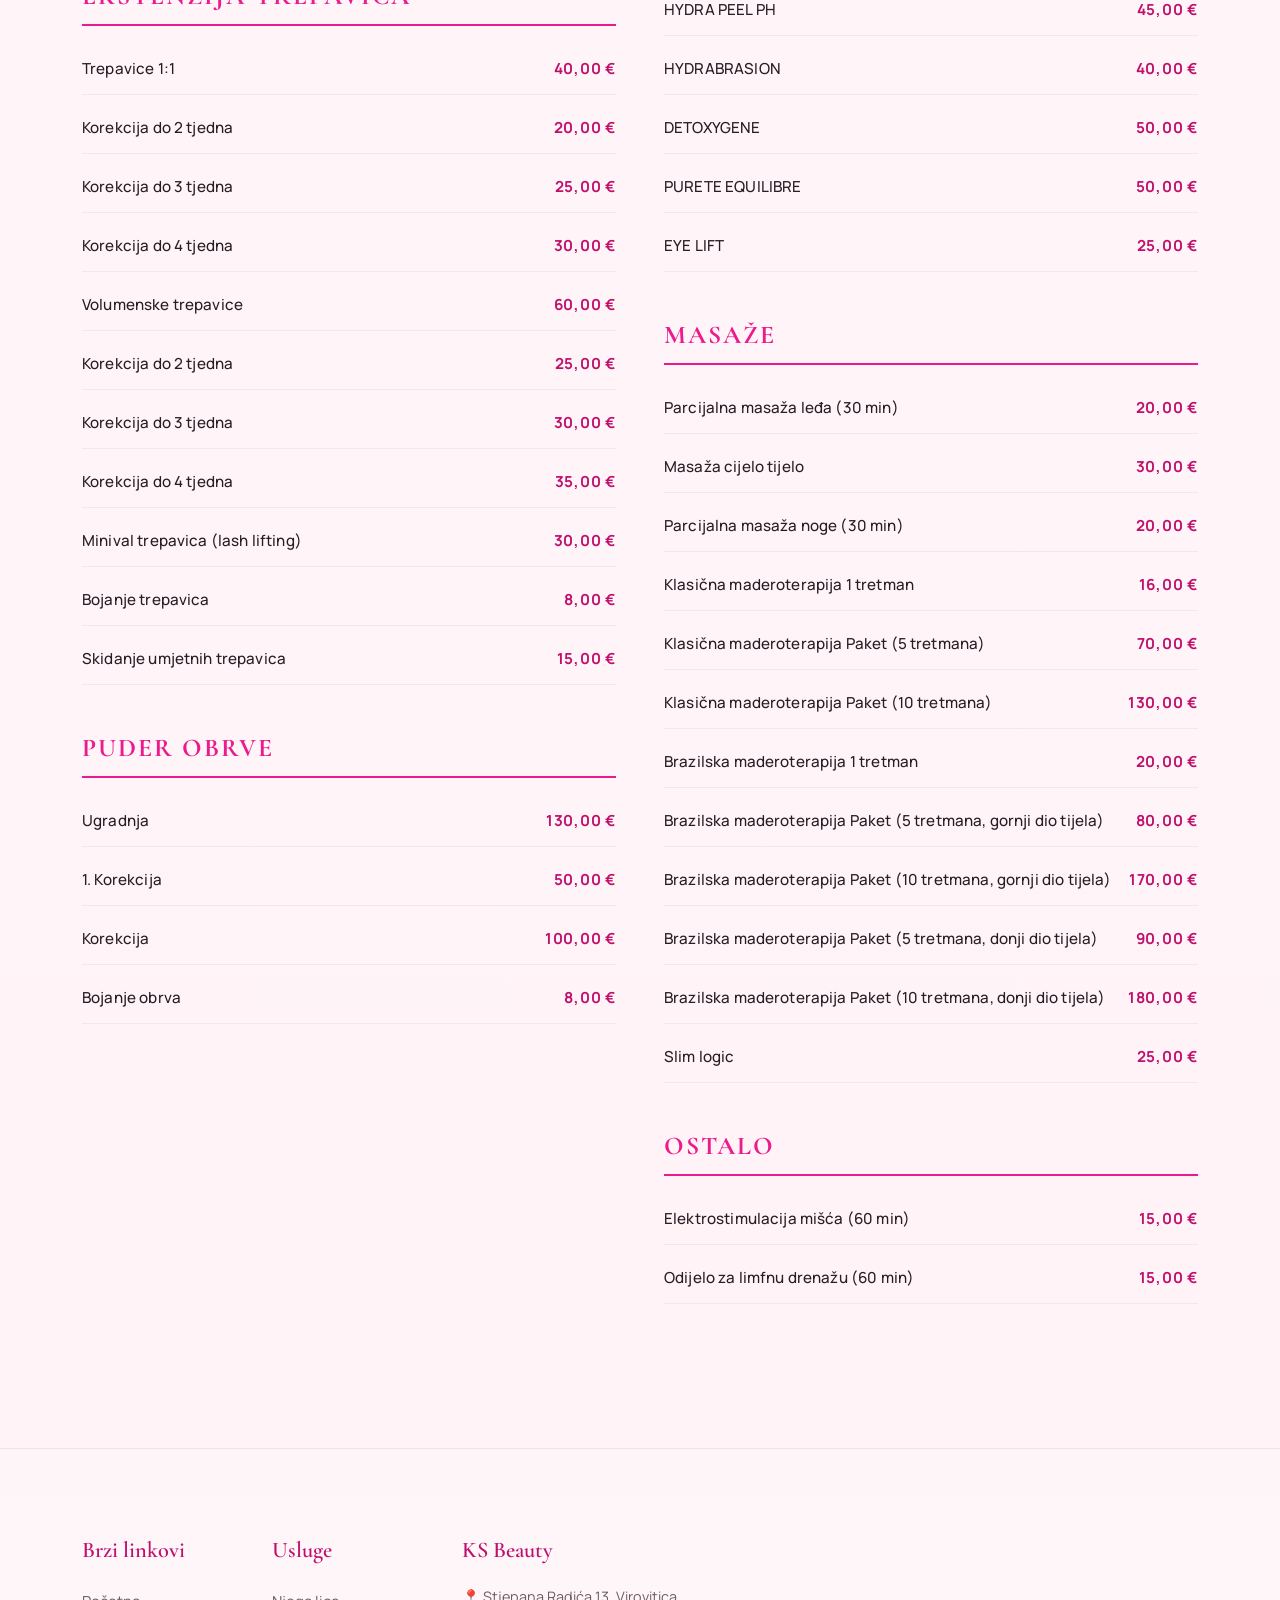
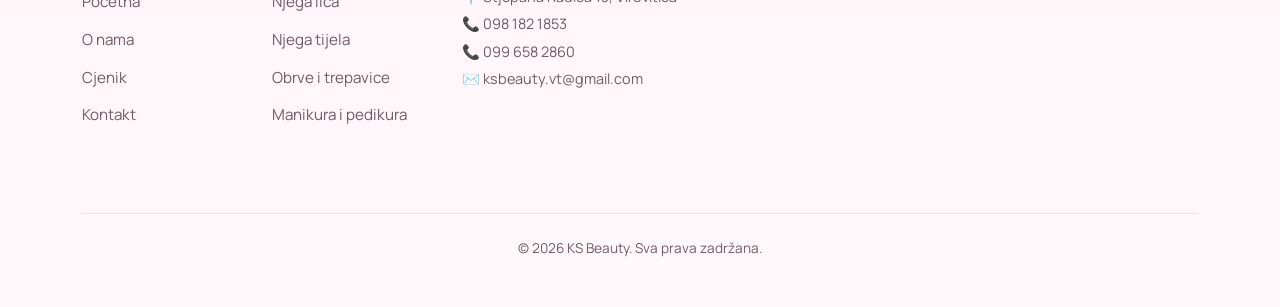
==== commit ba7ae030: "Add files via upload" ====
--- a/cjenik.html
+++ b/cjenik.html
@@ -428,7 +428,7 @@
                 📍 Stjepana Radića 13, Virovitica<br>
                 📞 098 182 1853<br>
                 📞 099 658 2860<br>
-                ✉️ info@ksbeauty.hr
+                ✉️ ksbeauty.vt@gmail.com
               </p>
             </div>
           </div>
--- a/style.css
+++ b/style.css
@@ -599,6 +599,25 @@
   gap: 1rem;
   align-items: center;
   margin-bottom: 1rem;
+}
+
+.service-detail-content .service-intro {
+  color: var(--muted);
+  font-weight: 600;
+  margin-bottom: 0.6rem;
+}
+
+/* Make the paragraphs directly following the intro muted like the list items */
+.service-detail-content .service-intro + p,
+.service-detail-content .service-intro + p + p {
+  color: var(--muted);
+  font-weight: 400;
+}
+
+/* explicit class for muted paragraphs used in service pages */
+.service-detail-content p.muted {
+  color: var(--muted);
+  font-weight: 400;
 }
 
 .hero-logo {
@@ -2660,6 +2679,17 @@
     gap: 0.6rem;
   }
 
+/* === Global font override: unify site typography to Manrope === */
+html, body, p, a, li, span, strong, em, h1, h2, h3, h4, h5, h6, .brand-text,
+.hero-welcome-title, .hero-welcome-subtitle, .section-label, .service-feature-script,
+.service-feature-content h3, .section-heading h2 {
+  font-family: "Manrope", sans-serif !important;
+}
+
+/* remove serif fallback styles for headings that were set elsewhere */
+h1, h2, h3, .brand-text { font-weight: 700; }
+
+
   .social-divider span {
     width: 44px;
   }
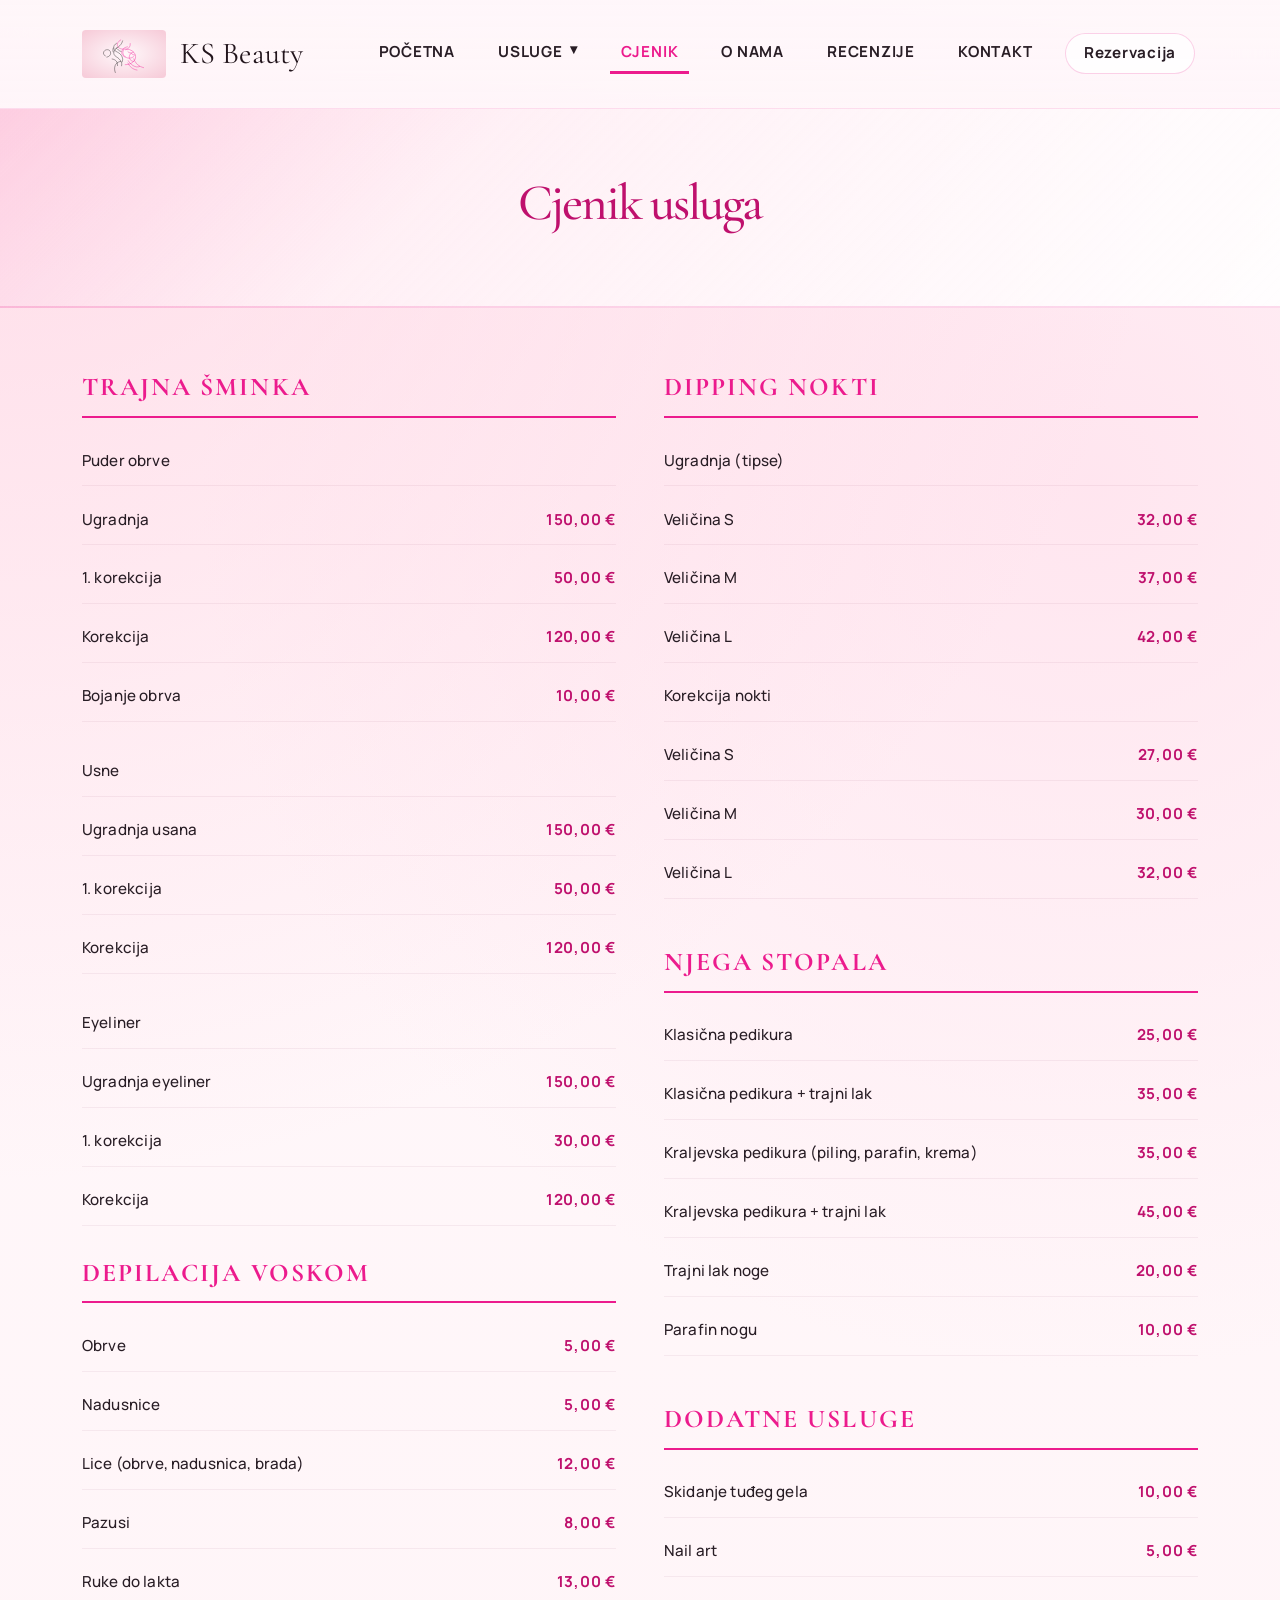
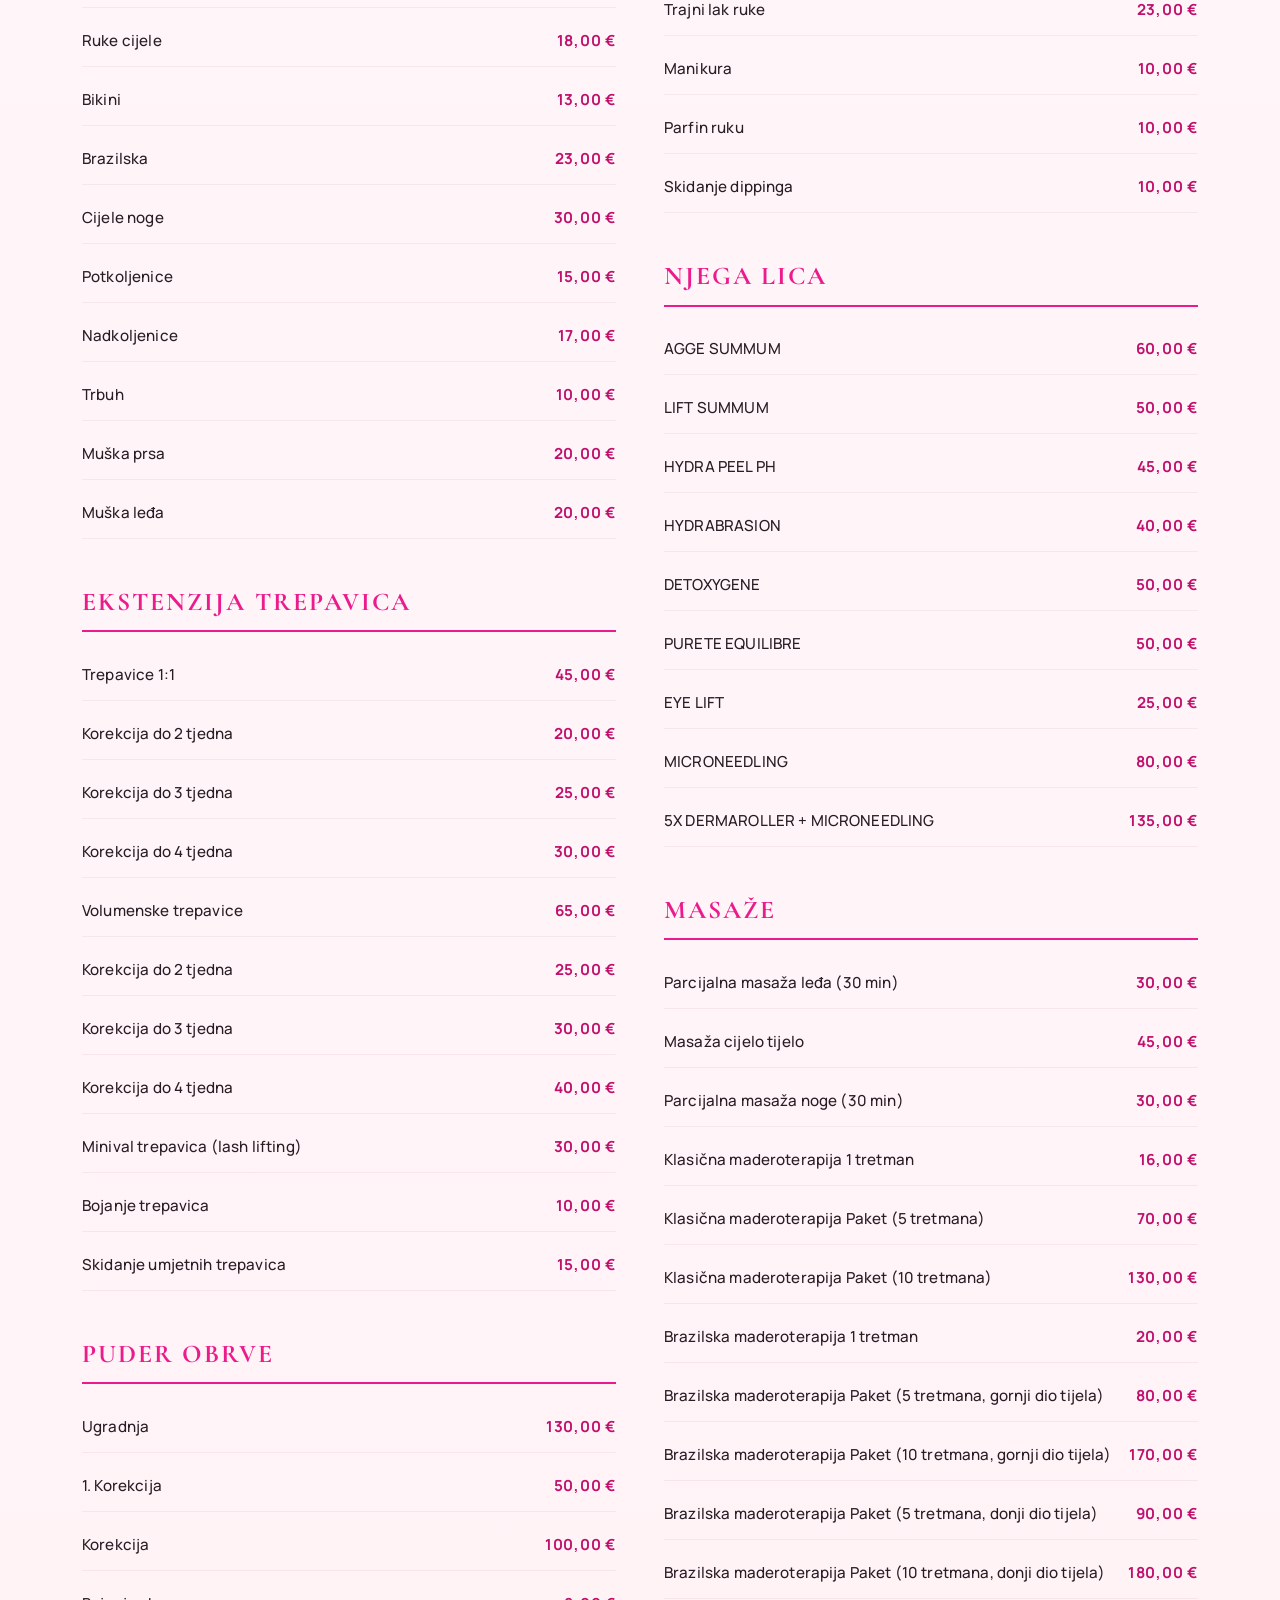
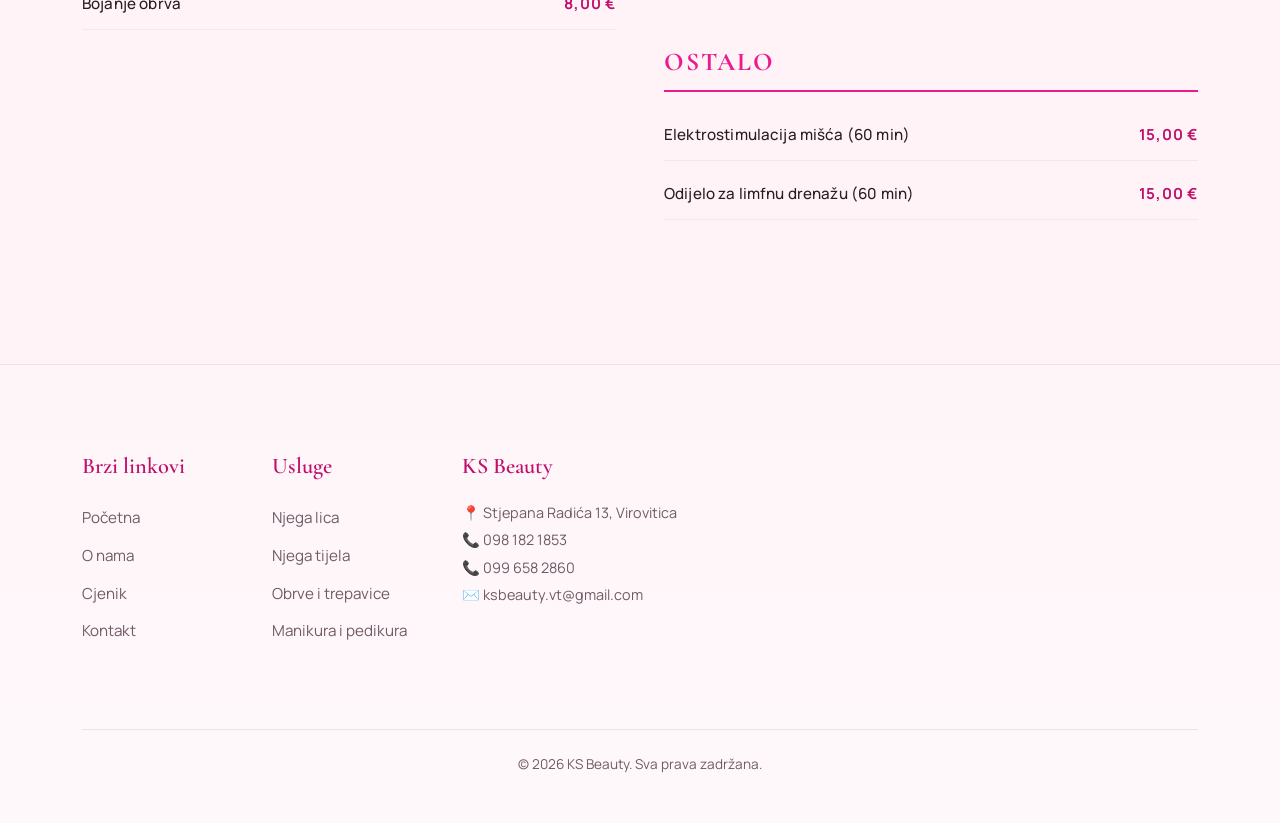
==== commit 63436287: "Add files via upload" ====
--- a/cjenik.html
+++ b/cjenik.html
@@ -38,7 +38,9 @@
                   <li><a class="dropdown-item" href="njega-tijela.html">Njega tijela</a></li>
                   <li><a class="dropdown-item" href="obrve-trepavice.html">Obrve i trepavice</a></li>
                   <li><a class="dropdown-item" href="manikura-pedikura.html">Manikura</a></li>
+                  <li><a class="dropdown-item" href="njega-stopala.html">Njega stopala</a></li>
                   <li><a class="dropdown-item" href="depilacija.html">Depilacija</a></li>
+                  <li><a class="dropdown-item" href="trajna-sminka.html">Trajna šminka</a></li>
                 </ul>
               </li>
               <li class="nav-item"><a class="nav-link active" href="cjenik.html">Cjenik</a></li>
@@ -64,57 +66,115 @@
           <div class="row g-5">
             <!-- Lijeva kolona -->
             <div class="col-lg-6">
+              <!-- Trajna šminka -->
+              <div class="price-category" id="trajna-sminka">
+                <h2 class="price-category-title">Trajna šminka</h2>
+                <div class="price-list">
+                  <div class="price-item">
+                    <span class="price-service">Puder obrve</span>
+                  </div>
+                  <div class="price-item">
+                    <span class="price-service">Ugradnja</span>
+                    <span class="price-value">150,00 €</span>
+                  </div>
+                  <div class="price-item">
+                    <span class="price-service">1. korekcija</span>
+                    <span class="price-value">50,00 €</span>
+                  </div>
+                  <div class="price-item">
+                    <span class="price-service">Korekcija</span>
+                    <span class="price-value">120,00 €</span>
+                  </div>
+                  <div class="price-item">
+                    <span class="price-service">Bojanje obrva</span>
+                    <span class="price-value">10,00 €</span>
+                  </div>
+
+                  <div class="price-item mt-3">
+                    <span class="price-service">Usne</span>
+                  </div>
+                  <div class="price-item">
+                    <span class="price-service">Ugradnja usana</span>
+                    <span class="price-value">150,00 €</span>
+                  </div>
+                  <div class="price-item">
+                    <span class="price-service">1. korekcija</span>
+                    <span class="price-value">50,00 €</span>
+                  </div>
+                  <div class="price-item">
+                    <span class="price-service">Korekcija</span>
+                    <span class="price-value">120,00 €</span>
+                  </div>
+
+                  <div class="price-item mt-3">
+                    <span class="price-service">Eyeliner</span>
+                  </div>
+                  <div class="price-item">
+                    <span class="price-service">Ugradnja eyeliner</span>
+                    <span class="price-value">150,00 €</span>
+                  </div>
+                  <div class="price-item">
+                    <span class="price-service">1. korekcija</span>
+                    <span class="price-value">30,00 €</span>
+                  </div>
+                  <div class="price-item">
+                    <span class="price-service">Korekcija</span>
+                    <span class="price-value">120,00 €</span>
+                  </div>
+                </div>
+              </div>
+
               <!-- Depilacija voskom -->
               <div class="price-category">
                 <h2 class="price-category-title">Depilacija voskom</h2>
                 <div class="price-list">
                   <div class="price-item">
                     <span class="price-service">Obrve</span>
-                    <span class="price-value">4,00 €</span>
+                    <span class="price-value">5,00 €</span>
                   </div>
                   <div class="price-item">
                     <span class="price-service">Nadusnice</span>
-                    <span class="price-value">4,00 €</span>
+                    <span class="price-value">5,00 €</span>
                   </div>
                   <div class="price-item">
                     <span class="price-service">Lice (obrve, nadusnica, brada)</span>
-                    <span class="price-value">10,00 €</span>
+                    <span class="price-value">12,00 €</span>
                   </div>
                   <div class="price-item">
                     <span class="price-service">Pazusi</span>
-                    <span class="price-value">5,00 €</span>
+                    <span class="price-value">8,00 €</span>
                   </div>
                   <div class="price-item">
                     <span class="price-service">Ruke do lakta</span>
-                    <span class="price-value">10,00 €</span>
+                    <span class="price-value">13,00 €</span>
                   </div>
                   <div class="price-item">
                     <span class="price-service">Ruke cijele</span>
+                    <span class="price-value">18,00 €</span>
+                  </div>
+                  <div class="price-item">
+                    <span class="price-service">Bikini</span>
+                    <span class="price-value">13,00 €</span>
+                  </div>
+                  <div class="price-item">
+                    <span class="price-service">Brazilska</span>
+                    <span class="price-value">23,00 €</span>
+                  </div>
+                  <div class="price-item">
+                    <span class="price-service">Cijele noge</span>
+                    <span class="price-value">30,00 €</span>
+                  </div>
+                  <div class="price-item">
+                    <span class="price-service">Potkoljenice</span>
                     <span class="price-value">15,00 €</span>
                   </div>
                   <div class="price-item">
-                    <span class="price-service">Bikini</span>
-                    <span class="price-value">10,00 €</span>
-                  </div>
-                  <div class="price-item">
-                    <span class="price-service">Brazilska</span>
-                    <span class="price-value">18,00 €</span>
-                  </div>
-                  <div class="price-item">
-                    <span class="price-service">Cijele noge</span>
-                    <span class="price-value">20,00 €</span>
-                  </div>
-                  <div class="price-item">
-                    <span class="price-service">Potkoljenice</span>
-                    <span class="price-value">12,00 €</span>
-                  </div>
-                  <div class="price-item">
                     <span class="price-service">Nadkoljenice</span>
-                    <span class="price-value">14,00 €</span>
+                    <span class="price-value">17,00 €</span>
                   </div>
                   <div class="price-item">
                     <span class="price-service">Trbuh</span>
-                    <span class="price-value">5,00 €</span>
+                    <span class="price-value">10,00 €</span>
                   </div>
                   <div class="price-item">
                     <span class="price-service">Muška prsa</span>
@@ -122,25 +182,6 @@
                   </div>
                   <div class="price-item">
                     <span class="price-service">Muška leđa</span>
-                    <span class="price-value">20,00 €</span>
-                  </div>
-                </div>
-              </div>
-
-              <!-- Depilacija šečernom pastom -->
-              <div class="price-category mt-5">
-                <h2 class="price-category-title">Depilacija šećernom pastom</h2>
-                <div class="price-list">
-                  <div class="price-item">
-                    <span class="price-service">Pazusi</span>
-                    <span class="price-value">8,00 €</span>
-                  </div>
-                  <div class="price-item">
-                    <span class="price-service">Bikini</span>
-                    <span class="price-value">12,00 €</span>
-                  </div>
-                  <div class="price-item">
-                    <span class="price-service">Potkoljenice</span>
                     <span class="price-value">20,00 €</span>
                   </div>
                 </div>
@@ -152,7 +193,7 @@
                 <div class="price-list">
                   <div class="price-item">
                     <span class="price-service">Trepavice 1:1</span>
-                    <span class="price-value">40,00 €</span>
+                    <span class="price-value">45,00 €</span>
                   </div>
                   <div class="price-item">
                     <span class="price-service">Korekcija do 2 tjedna</span>
@@ -168,7 +209,7 @@
                   </div>
                   <div class="price-item">
                     <span class="price-service">Volumenske trepavice</span>
-                    <span class="price-value">60,00 €</span>
+                    <span class="price-value">65,00 €</span>
                   </div>
                   <div class="price-item">
                     <span class="price-service">Korekcija do 2 tjedna</span>
@@ -180,7 +221,7 @@
                   </div>
                   <div class="price-item">
                     <span class="price-service">Korekcija do 4 tjedna</span>
-                    <span class="price-value">35,00 €</span>
+                    <span class="price-value">40,00 €</span>
                   </div>
                   <div class="price-item">
                     <span class="price-service">Minival trepavica (lash lifting)</span>
@@ -188,7 +229,7 @@
                   </div>
                   <div class="price-item">
                     <span class="price-service">Bojanje trepavica</span>
-                    <span class="price-value">8,00 €</span>
+                    <span class="price-value">10,00 €</span>
                   </div>
                   <div class="price-item">
                     <span class="price-service">Skidanje umjetnih trepavica</span>
@@ -232,30 +273,61 @@
                   </div>
                   <div class="price-item">
                     <span class="price-service">Veličina S</span>
-                    <span class="price-value">30,00 €</span>
+                    <span class="price-value">32,00 €</span>
                   </div>
                   <div class="price-item">
                     <span class="price-service">Veličina M</span>
+                    <span class="price-value">37,00 €</span>
+                  </div>
+                  <div class="price-item">
+                    <span class="price-service">Veličina L</span>
+                    <span class="price-value">42,00 €</span>
+                  </div>
+                  <div class="price-item">
+                    <span class="price-service">Korekcija nokti</span>
+                  </div>
+                  <div class="price-item">
+                    <span class="price-service">Veličina S</span>
+                    <span class="price-value">27,00 €</span>
+                  </div>
+                  <div class="price-item">
+                    <span class="price-service">Veličina M</span>
+                    <span class="price-value">30,00 €</span>
+                  </div>
+                  <div class="price-item">
+                    <span class="price-service">Veličina L</span>
+                    <span class="price-value">32,00 €</span>
+                  </div>
+                </div>
+              </div>
+
+              <!-- Njega stopala -->
+              <div class="price-category mt-5">
+                <h2 class="price-category-title">Njega stopala</h2>
+                <div class="price-list">
+                  <div class="price-item">
+                    <span class="price-service">Klasična pedikura</span>
+                    <span class="price-value">25,00 €</span>
+                  </div>
+                  <div class="price-item">
+                    <span class="price-service">Klasična pedikura + trajni lak</span>
                     <span class="price-value">35,00 €</span>
                   </div>
                   <div class="price-item">
-                    <span class="price-service">Veličina L</span>
-                    <span class="price-value">40,00 €</span>
-                  </div>
-                  <div class="price-item">
-                    <span class="price-service">Korekcija nokti</span>
-                  </div>
-                  <div class="price-item">
-                    <span class="price-service">Veličina S</span>
-                    <span class="price-value">25,00 €</span>
-                  </div>
-                  <div class="price-item">
-                    <span class="price-service">Veličina M</span>
-                    <span class="price-value">27,00 €</span>
-                  </div>
-                  <div class="price-item">
-                    <span class="price-service">Veličina L</span>
-                    <span class="price-value">30,00 €</span>
+                    <span class="price-service">Kraljevska pedikura (piling, parafin, krema)</span>
+                    <span class="price-value">35,00 €</span>
+                  </div>
+                  <div class="price-item">
+                    <span class="price-service">Kraljevska pedikura + trajni lak</span>
+                    <span class="price-value">45,00 €</span>
+                  </div>
+                  <div class="price-item">
+                    <span class="price-service">Trajni lak noge</span>
+                    <span class="price-value">20,00 €</span>
+                  </div>
+                  <div class="price-item">
+                    <span class="price-service">Parafin nogu</span>
+                    <span class="price-value">10,00 €</span>
                   </div>
                 </div>
               </div>
@@ -274,7 +346,7 @@
                   </div>
                   <div class="price-item">
                     <span class="price-service">Trajni lak ruke</span>
-                    <span class="price-value">20,00 €</span>
+                    <span class="price-value">23,00 €</span>
                   </div>
                   <div class="price-item">
                     <span class="price-service">Manikura</span>
@@ -323,6 +395,14 @@
                     <span class="price-service">EYE LIFT</span>
                     <span class="price-value">25,00 €</span>
                   </div>
+                  <div class="price-item">
+                    <span class="price-service">MICRONEEDLING</span>
+                    <span class="price-value">80,00 €</span>
+                  </div>
+                  <div class="price-item">
+                    <span class="price-service">5X DERMAROLLER + MICRONEEDLING</span>
+                    <span class="price-value">135,00 €</span>
+                  </div>
                 </div>
               </div>
 
@@ -332,15 +412,15 @@
                 <div class="price-list">
                   <div class="price-item">
                     <span class="price-service">Parcijalna masaža leđa (30 min)</span>
-                    <span class="price-value">20,00 €</span>
+                    <span class="price-value">30,00 €</span>
                   </div>
                   <div class="price-item">
                     <span class="price-service">Masaža cijelo tijelo</span>
-                    <span class="price-value">30,00 €</span>
+                    <span class="price-value">45,00 €</span>
                   </div>
                   <div class="price-item">
                     <span class="price-service">Parcijalna masaža noge (30 min)</span>
-                    <span class="price-value">20,00 €</span>
+                    <span class="price-value">30,00 €</span>
                   </div>
                   <div class="price-item">
                     <span class="price-service">Klasična maderoterapija 1 tretman</span>
@@ -373,10 +453,6 @@
                   <div class="price-item">
                     <span class="price-service">Brazilska maderoterapija Paket (10 tretmana, donji dio tijela)</span>
                     <span class="price-value">180,00 €</span>
-                  </div>
-                  <div class="price-item">
-                    <span class="price-service">Slim logic</span>
-                    <span class="price-value">25,00 €</span>
                   </div>
                 </div>
               </div>
--- a/style.css
+++ b/style.css
@@ -1771,6 +1771,44 @@
   .about-page-content {
     max-width: none;
     margin-left: 0;
+  }
+
+  .about-section {
+    padding: 60px 12px;
+  }
+
+  .about-wrapper {
+    display: flex;
+    flex-direction: column;
+    gap: 30px;
+  }
+
+  .about-content {
+    padding: 30px;
+    background: rgba(255, 255, 255, 0.9);
+  }
+
+  .about-content h2 {
+    font-size: 40px;
+    letter-spacing: 8px;
+    margin-bottom: 15px;
+  }
+
+  .about-line {
+    width: 120px;
+  }
+
+  .about-stats {
+    gap: 15px !important;
+  }
+
+  .stat-box {
+    flex: 1;
+    font-size: 13px !important;
+  }
+
+  .stat-box strong {
+    font-size: 18px;
   }
 
   .about-gallery-grid {
@@ -2610,6 +2648,117 @@
     line-height:1.8;
 }
 
+/* MOBILNE MEDIA QUERY ZA NJEGA LICA */
+@media (max-width: 991.98px) {
+  .face-section {
+    padding: 80px 4%;
+  }
+
+  .face-container {
+    display: flex;
+    flex-direction: column;
+    gap: 40px;
+  }
+
+  .face-image {
+    flex: 1;
+  }
+
+  .face-title {
+    font-size: 48px;
+  }
+
+  .face-text {
+    font-size: 16px;
+  }
+
+  .face-grid {
+    grid-template-columns: 1fr;
+  }
+}
+
+@media (max-width: 575.98px) {
+  .face-section {
+    padding: 60px 12px;
+  }
+
+  .face-container {
+    gap: 30px;
+  }
+
+  .face-title {
+    font-size: 36px;
+  }
+
+  .face-title::after {
+    width: 100px;
+  }
+
+  .face-text {
+    font-size: 14px;
+    margin-bottom: 30px;
+  }
+
+  .face-item {
+    padding: 20px;
+  }
+
+  .face-item h3 {
+    font-size: 16px;
+  }
+
+  .face-item p {
+    font-size: 13px;
+  }
+
+  .results-box {
+    padding: 24px;
+  }
+
+  .results-box h4 {
+    font-size: 20px;
+  }
+
+  .results-box p {
+    font-size: 13px;
+  }
+}
+
+/* TABLET MEDIA QUERY ZA O_NAMA */
+@media (max-width: 991.98px) {
+  .about-section {
+    padding: 80px 6%;
+  }
+
+  .about-wrapper {
+    display: flex;
+    flex-direction: column;
+    gap: 50px;
+  }
+
+  .about-content {
+    padding: 40px;
+  }
+
+  .about-content h2 {
+    font-size: 48px;
+    letter-spacing: 8px;
+  }
+
+  .about-stats {
+    gap: 20px !important;
+  }
+
+  .about-gallery-heading {
+    margin-left: 0;
+    margin-right: 0;
+  }
+
+  .about-gallery-heading p {
+    font-size: 0.95rem;
+  }
+}
+
 .service-icon{
     width:60px;
     height:60px;
@@ -2737,4 +2886,67 @@
   .footer-title {
     font-size: 1.1rem;
   }
+}
+
+@media (max-width: 767.98px) {
+
+  html,
+  body {
+    width: 100%;
+    overflow-x: hidden;
+  }
+
+  .hero,
+  .hero-section,
+  .welcome-hero {
+    min-height: auto;
+    padding: 4rem 1.5rem;
+    background-position: center right;
+    background-size: cover;
+  }
+
+  .hero-content,
+  .hero-welcome-content {
+    max-width: 100%;
+    padding: 0;
+  }
+
+  .hero h1,
+  .hero-title,
+  .hero-welcome-title {
+    font-size: clamp(2.8rem, 13vw, 4.3rem);
+    line-height: 1.05;
+    max-width: 100%;
+    word-break: normal;
+  }
+
+  .hero p,
+  .hero-subtitle,
+  .hero-welcome-subtitle {
+    font-size: clamp(1.3rem, 6vw, 2rem);
+    line-height: 1.35;
+    max-width: 100%;
+  }
+
+  .about-section,
+  .service-section,
+  .treatment-section,
+  .service-detail-section {
+    padding-left: 1.4rem;
+    padding-right: 1.4rem;
+  }
+
+  .about-row,
+  .service-row,
+  .treatment-row,
+  .service-detail-row {
+    display: grid;
+    grid-template-columns: 1fr !important;
+    gap: 2rem;
+  }
+
+  img {
+    max-width: 100%;
+    height: auto;
+  }
 }
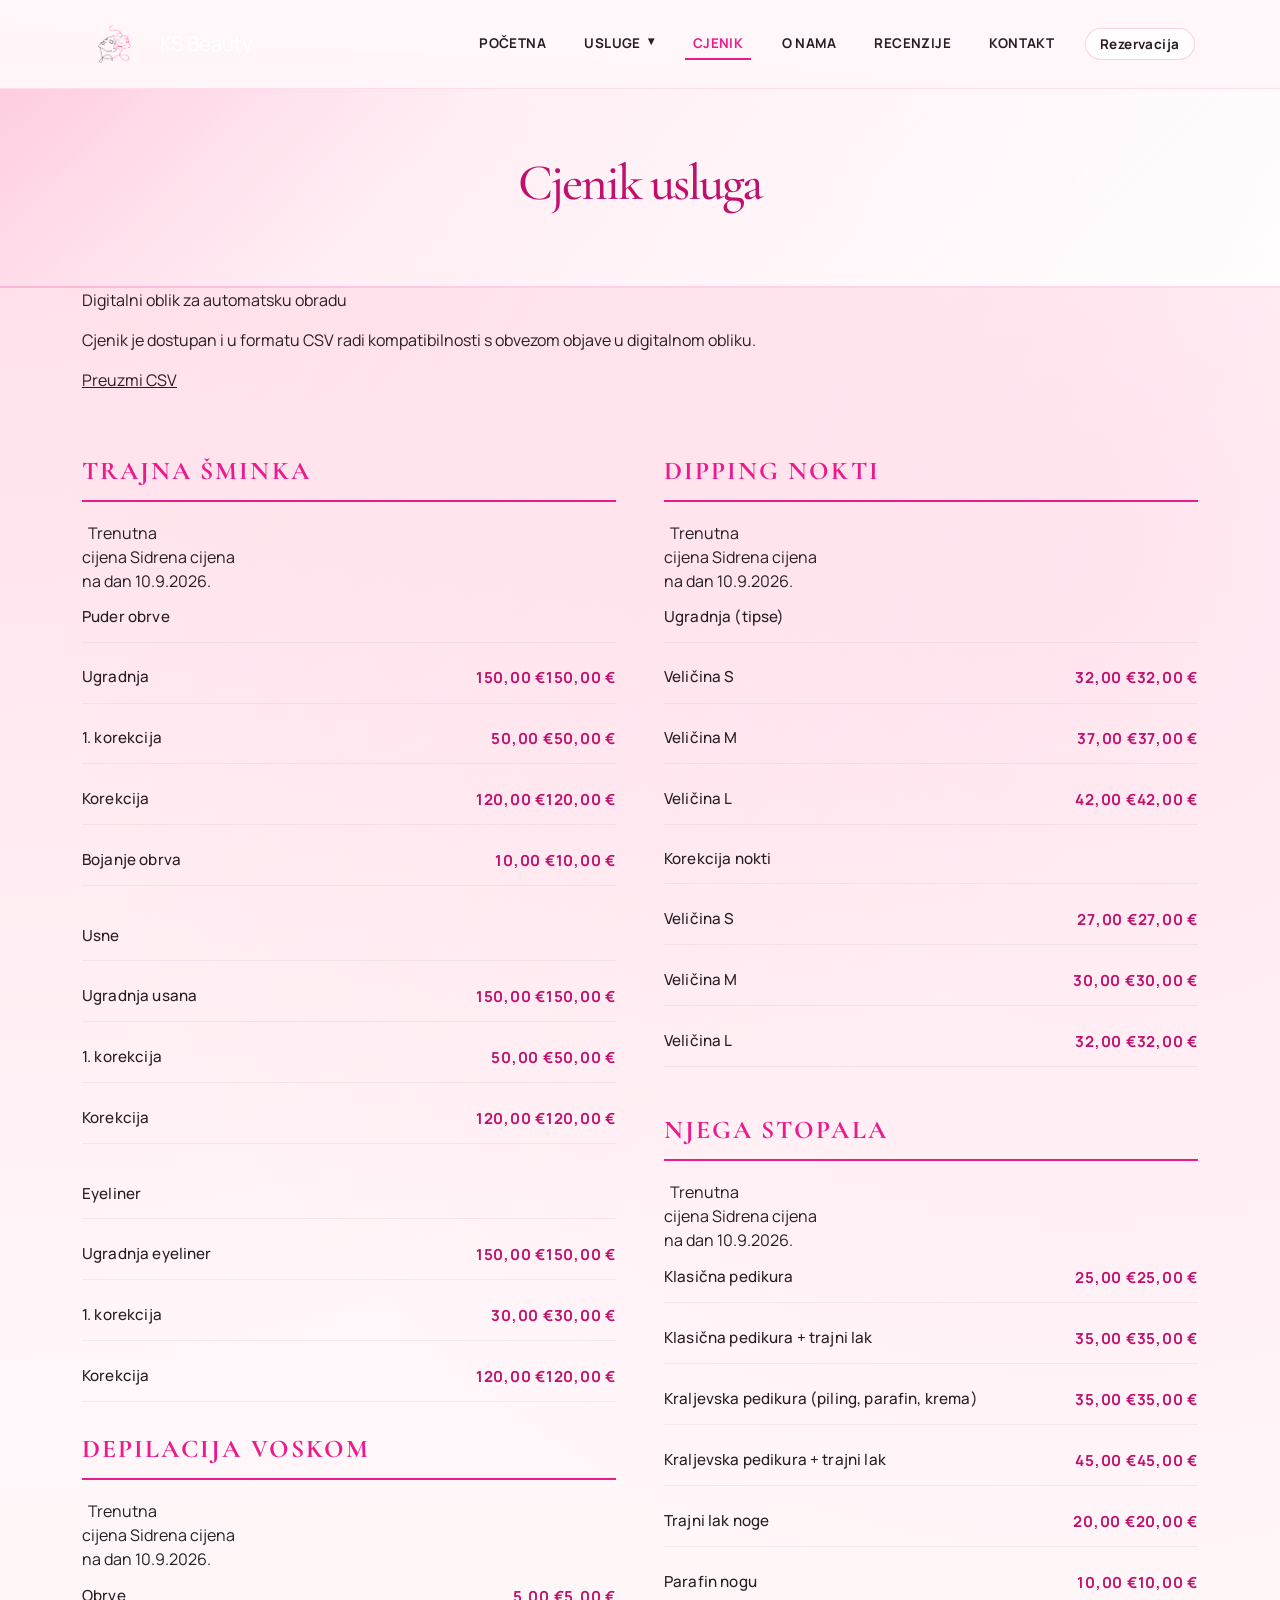
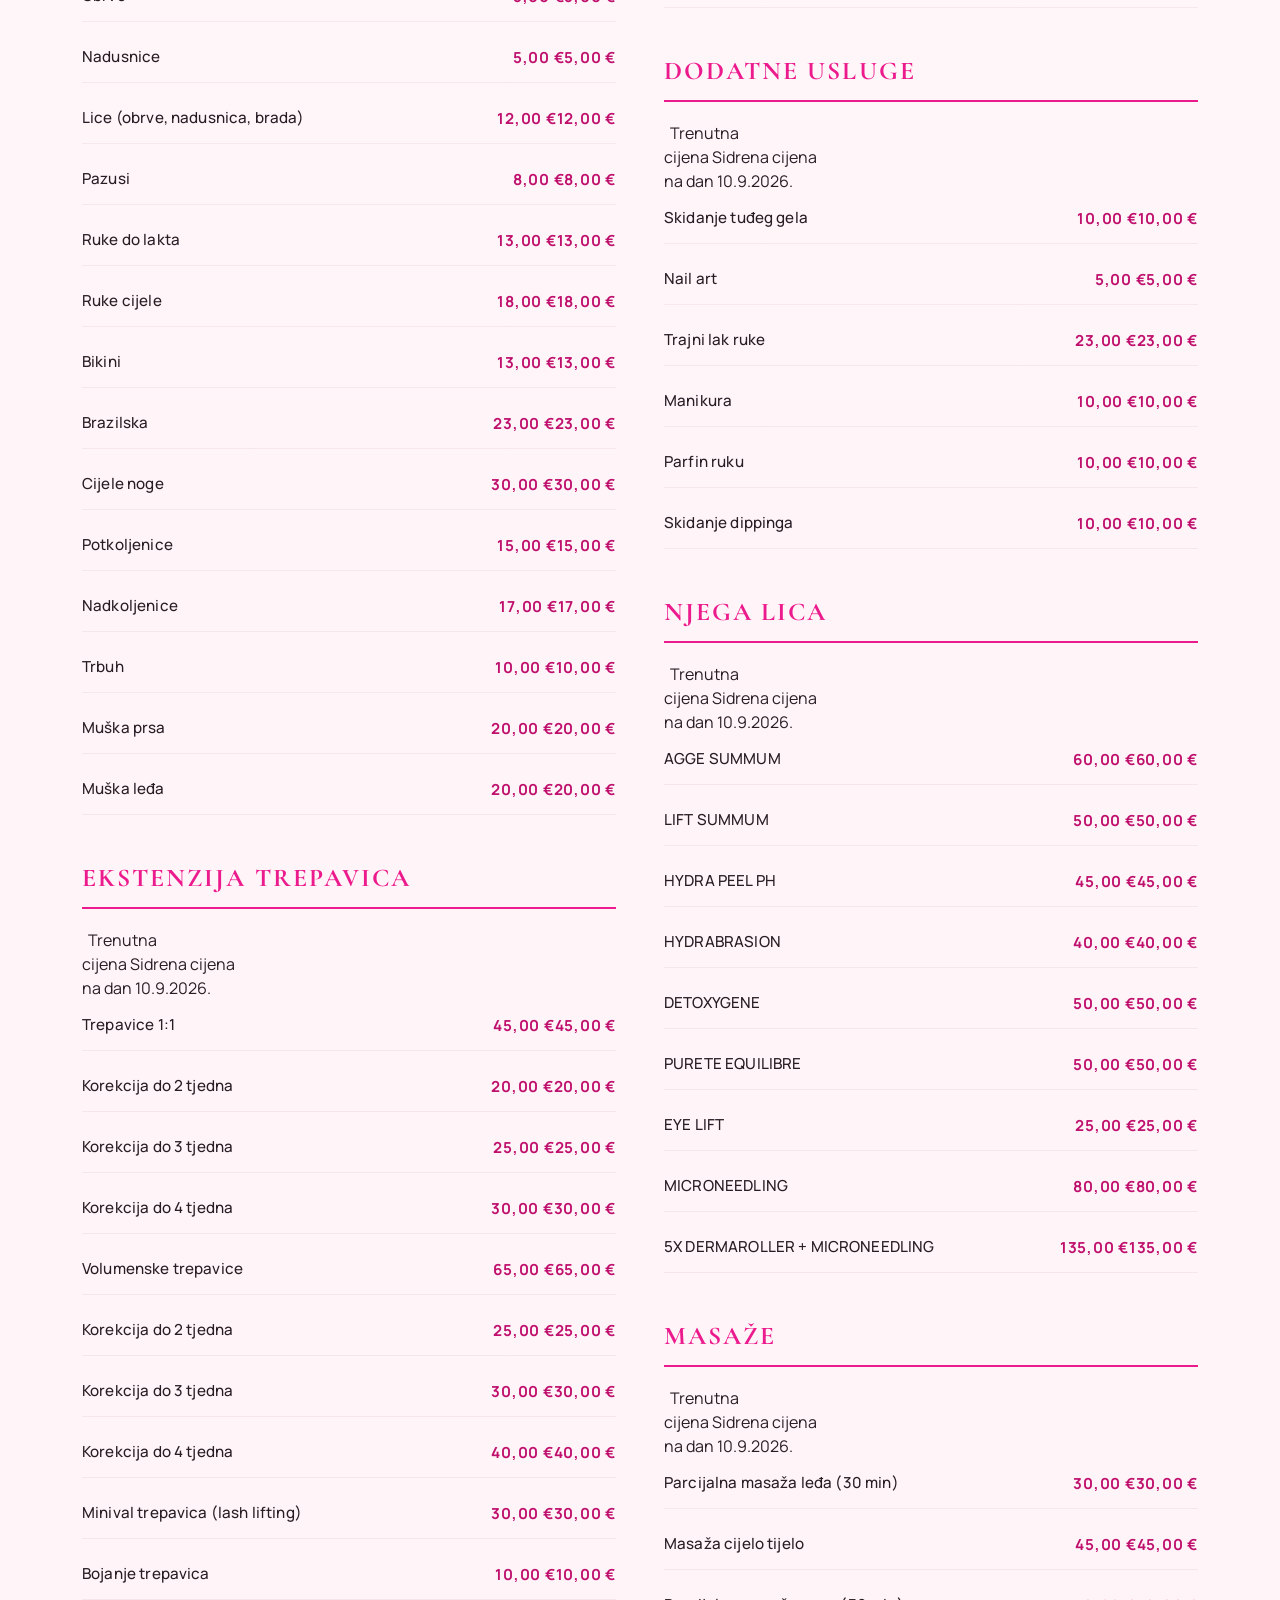
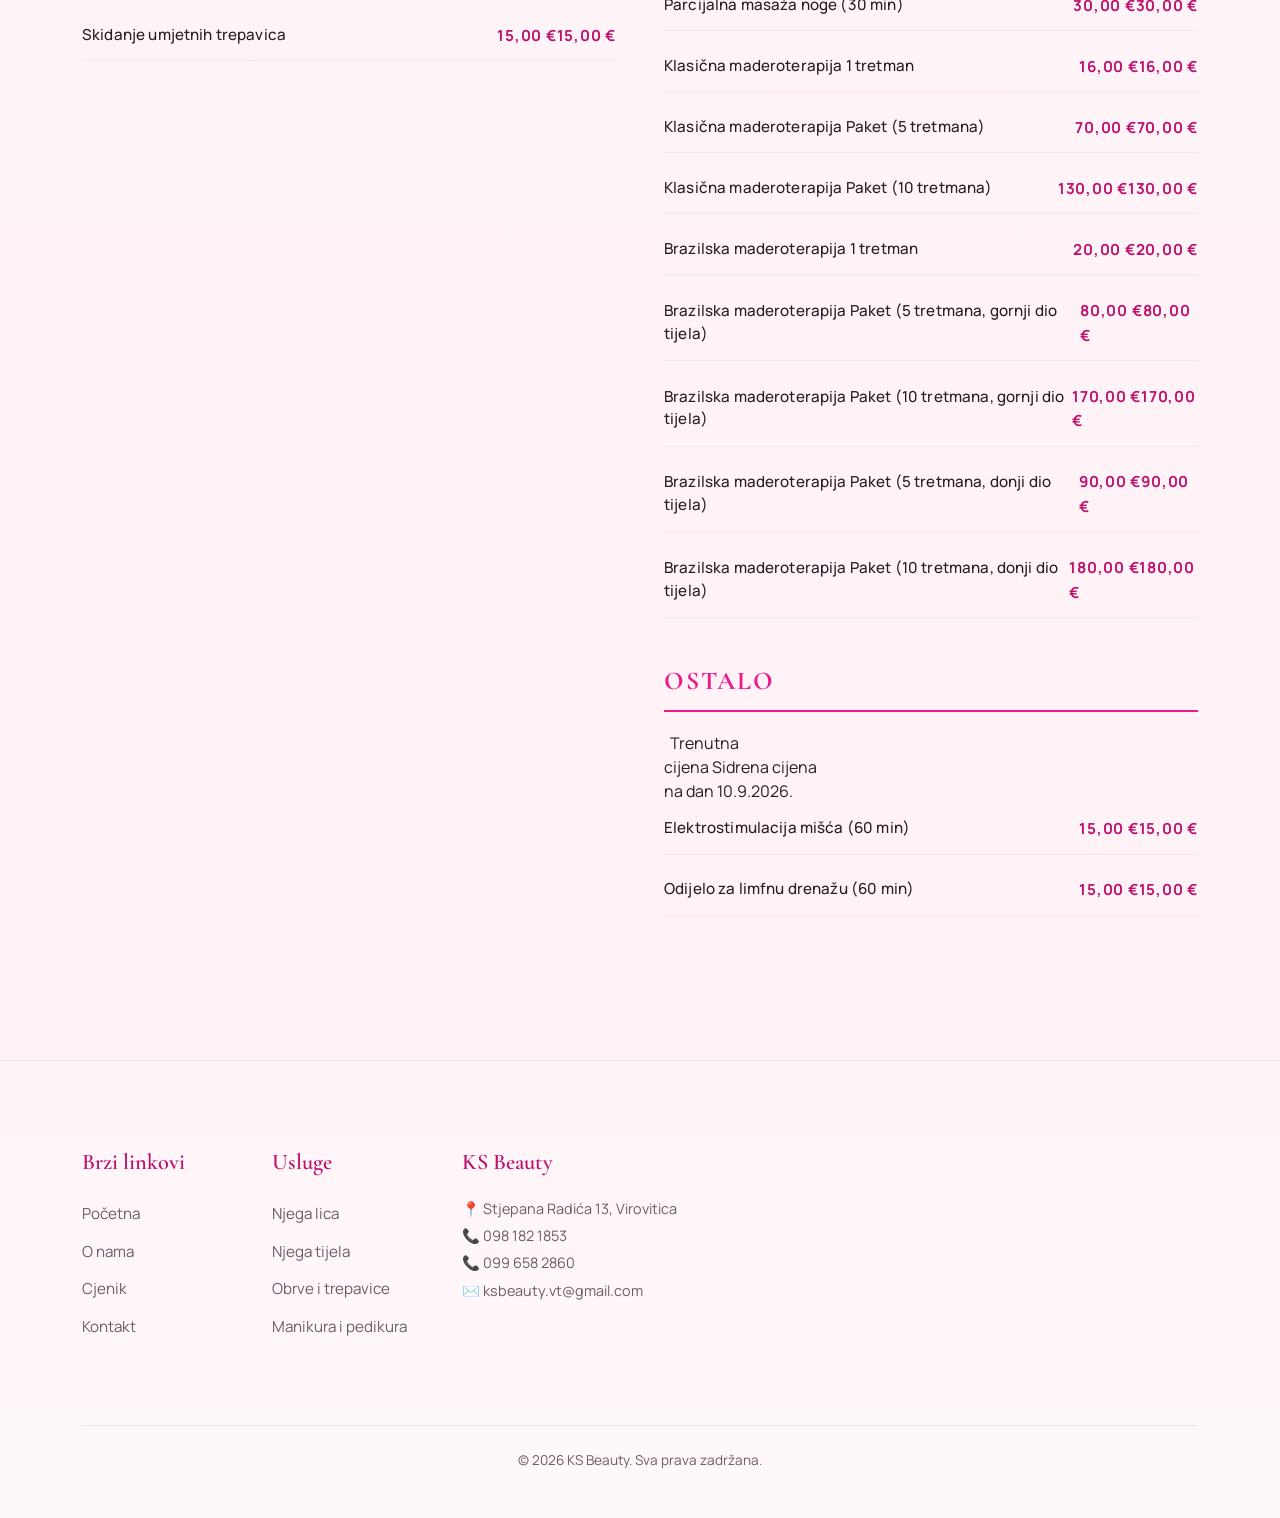
==== commit 702cbad8: "Add files via upload" ====
--- a/cjenik.html
+++ b/cjenik.html
@@ -11,17 +11,17 @@
   <link href="https://cdn.jsdelivr.net/npm/bootstrap@5.3.8/dist/css/bootstrap.min.css" rel="stylesheet">
   <script src="https://cdn.jsdelivr.net/npm/bootstrap@5.3.8/dist/js/bootstrap.bundle.min.js"></script>
   <link rel="stylesheet" href="https://cdn.jsdelivr.net/npm/bootstrap-icons@1.13.1/font/bootstrap-icons.min.css">
-  <link rel="icon" type="image/svg+xml" href="./ks-beauty-logo.svg">
+  <link rel="icon" type="image/png" href="./logo ks.png">
   <link rel="stylesheet" href="style.css">
 </head>
-<body>
+<body class="page-about">
   <div class="page-shell">
     <header class="site-header">
       <nav class="navbar navbar-expand-lg navbar-dark site-nav">
         <div class="container py-2">
           <a class="navbar-brand brand-lockup" href="index.html">
-            <img src="./ks-beauty-logo.svg" alt="KS Beauty logo" class="brand-logo">
-            <span class="brand-text">KS Beauty</span>
+            <img src="./logo ks.png" alt="KS Beauty logo" class="brand-logo brand-logo--wordmark">
+            <span class="brand-wordmark">KS Beauty</span>
           </a>
 
           <button class="navbar-toggler" type="button" data-bs-toggle="collapse" data-bs-target="#mainNav" aria-controls="mainNav" aria-expanded="false" aria-label="Toggle navigation">
@@ -61,6 +61,18 @@
         </div>
       </section>
 
+      <section class="price-export-section">
+        <div class="container">
+          <div class="price-export-box">
+            <div>
+              <p class="price-export-label">Digitalni oblik za automatsku obradu</p>
+              <p class="price-export-text">Cjenik je dostupan i u formatu CSV radi kompatibilnosti s obvezom objave u digitalnom obliku.</p>
+            </div>
+            <a href="./salon_Stjepana-Radica-13-Virovitica_KSBeauty01_001_2026-10-01_08-00.csv" class="price-export-button" download>Preuzmi CSV</a>
+          </div>
+        </div>
+      </section>
+
       <section class="price-page-content">
         <div class="container">
           <div class="row g-5">
@@ -237,29 +249,6 @@
                   </div>
                 </div>
               </div>
-
-              <!-- Puder obrve -->
-              <div class="price-category mt-5">
-                <h2 class="price-category-title">Puder obrve</h2>
-                <div class="price-list">
-                  <div class="price-item">
-                    <span class="price-service">Ugradnja</span>
-                    <span class="price-value">130,00 €</span>
-                  </div>
-                  <div class="price-item">
-                    <span class="price-service">1. Korekcija</span>
-                    <span class="price-value">50,00 €</span>
-                  </div>
-                  <div class="price-item">
-                    <span class="price-service">Korekcija</span>
-                    <span class="price-value">100,00 €</span>
-                  </div>
-                  <div class="price-item">
-                    <span class="price-service">Bojanje obrva</span>
-                    <span class="price-value">8,00 €</span>
-                  </div>
-                </div>
-              </div>
             </div>
 
             <!-- Desna kolona -->
@@ -434,7 +423,7 @@
                     <span class="price-service">Klasična maderoterapija Paket (10 tretmana)</span>
                     <span class="price-value">130,00 €</span>
                   </div>
-                   <div class="price-item">
+                  <div class="price-item">
                     <span class="price-service">Brazilska maderoterapija 1 tretman</span>
                     <span class="price-value">20,00 €</span>
                   </div>
@@ -473,7 +462,7 @@
               </div>
             </div>
           </div>
-
+        </div>
       </section>
     </main>
 
@@ -514,5 +503,49 @@
         </div>
       </footer>
   </div>
+
+  <script>
+    document.addEventListener('DOMContentLoaded', function () {
+      document.querySelectorAll('.price-category').forEach(function (category) {
+        const list = category.querySelector('.price-list');
+        if (!list) return;
+
+        const header = document.createElement('div');
+        header.className = 'price-compare-header';
+        header.innerHTML = `
+          <span class="price-header-label price-header-label--service">&nbsp;</span>
+          <span class="price-header-label price-header-label--current">Trenutna<br>cijena</span>
+          <span class="price-header-label price-header-label--secondary">Sidrena cijena<br>na dan 10.9.2026.</span>
+        `;
+        list.parentNode.insertBefore(header, list);
+
+        list.querySelectorAll('.price-item').forEach(function (item) {
+          const currentValue = item.querySelector('.price-value');
+          if (!currentValue) {
+            item.classList.add('price-item--section');
+            return;
+          }
+
+          const dualValueWrap = document.createElement('div');
+          dualValueWrap.className = 'price-values';
+
+          const currentValueClone = document.createElement('span');
+          currentValueClone.className = 'price-value';
+          currentValueClone.textContent = currentValue.textContent.trim();
+
+          const secondaryValue = document.createElement('span');
+          secondaryValue.className = 'price-value price-value--secondary';
+          secondaryValue.textContent = currentValue.textContent.trim();
+
+          dualValueWrap.appendChild(currentValueClone);
+          dualValueWrap.appendChild(secondaryValue);
+
+          currentValue.remove();
+          item.appendChild(dualValueWrap);
+          item.classList.add('price-item--dual');
+        });
+      });
+    });
+  </script>
 </body>
 </html>
--- a/style.css
+++ b/style.css
@@ -1947,6 +1947,11 @@
   height: min(760px, 78vw);
   object-fit: cover;
   transition: transform 0.4s cubic-bezier(0.25, 0.46, 0.45, 0.94);
+}
+
+.service-detail-image.image-fit-contain {
+  object-fit: contain;
+  object-position: center;
 }
 
 .service-detail-image-wrap:hover .service-detail-image {
@@ -2828,17 +2833,6 @@
     gap: 0.6rem;
   }
 
-/* === Global font override: unify site typography to Manrope === */
-html, body, p, a, li, span, strong, em, h1, h2, h3, h4, h5, h6, .brand-text,
-.hero-welcome-title, .hero-welcome-subtitle, .section-label, .service-feature-script,
-.service-feature-content h3, .section-heading h2 {
-  font-family: "Manrope", sans-serif !important;
-}
-
-/* remove serif fallback styles for headings that were set elsewhere */
-h1, h2, h3, .brand-text { font-weight: 700; }
-
-
   .social-divider span {
     width: 44px;
   }
@@ -2856,6 +2850,28 @@
 }
 
 /* Responsive Design for Service Detail Pages */
+@media (max-width: 991.98px) {
+  .page-bodycare .service-detail-content {
+    max-width: none;
+  }
+
+  .page-bodycare .service-detail-image {
+    height: min(520px, 70vw);
+  }
+
+  .page-bodycare .service-benefits li {
+    font-size: 0.96rem;
+    line-height: 1.72;
+  }
+
+  .page-bodycare .service-process-section .text-center.mb-5 {
+    font-size: 0.98rem;
+    line-height: 1.8;
+    padding-left: 0.5rem;
+    padding-right: 0.5rem;
+  }
+}
+
 @media (max-width: 767.98px) {
   .service-detail-section {
     padding: 2.5rem 0 3rem;
@@ -2886,6 +2902,29 @@
   .footer-title {
     font-size: 1.1rem;
   }
+
+  .page-bodycare .service-detail-image {
+    height: min(380px, 80vw);
+  }
+
+  .page-bodycare .service-detail-content h2 {
+    font-size: clamp(1.7rem, 7vw, 2.3rem);
+  }
+
+  .page-bodycare .service-detail-content p,
+  .page-bodycare .service-benefits li {
+    font-size: 0.94rem;
+    line-height: 1.68;
+  }
+
+  .page-bodycare .service-benefits-highlight {
+    padding: 1.15rem 1rem;
+  }
+
+  .page-bodycare .process-card p {
+    font-size: 0.92rem;
+    line-height: 1.6;
+  }
 }
 
 @media (max-width: 767.98px) {
@@ -2900,7 +2939,7 @@
   .hero-section,
   .welcome-hero {
     min-height: auto;
-    padding: 4rem 1.5rem;
+    padding: 3.5rem 1rem 3rem;
     background-position: center right;
     background-size: cover;
   }
@@ -2908,13 +2947,15 @@
   .hero-content,
   .hero-welcome-content {
     max-width: 100%;
+    margin-left: 0;
     padding: 0;
+    text-align: center;
   }
 
   .hero h1,
   .hero-title,
   .hero-welcome-title {
-    font-size: clamp(2.8rem, 13vw, 4.3rem);
+    font-size: clamp(2.4rem, 12vw, 3.5rem);
     line-height: 1.05;
     max-width: 100%;
     word-break: normal;
@@ -2923,9 +2964,32 @@
   .hero p,
   .hero-subtitle,
   .hero-welcome-subtitle {
-    font-size: clamp(1.3rem, 6vw, 2rem);
+    font-size: clamp(1rem, 4.8vw, 1.35rem);
     line-height: 1.35;
     max-width: 100%;
+  }
+
+  .hero-line {
+    margin-left: auto;
+    margin-right: auto;
+  }
+
+  .hero-text {
+    font-size: 1rem;
+    line-height: 1.7;
+    margin-bottom: 2rem;
+  }
+
+  .hero-btn {
+    display: inline-flex;
+    justify-content: center;
+    width: min(100%, 260px);
+    padding: 14px 24px;
+  }
+
+  .heart {
+    font-size: 52px;
+    margin-left: 6px;
   }
 
   .about-section,
